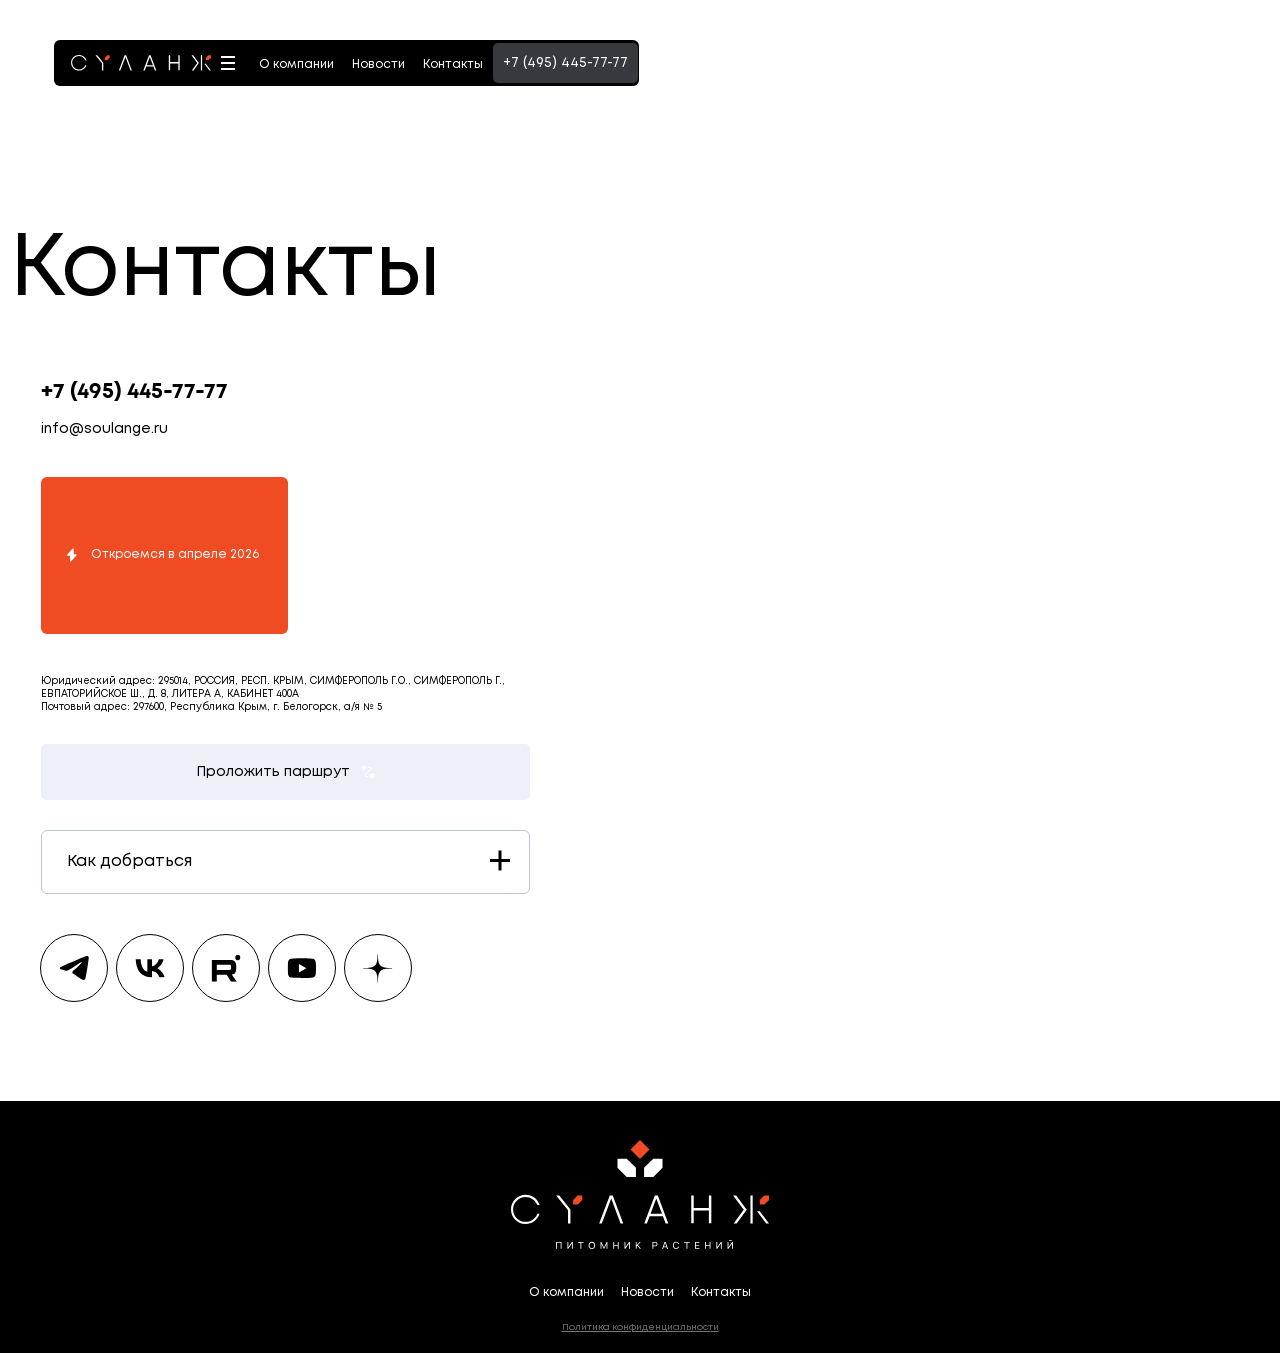
==== pages/contacts.html @ a1c8591d "create contacts page" ====
<!DOCTYPE html>
<html lang="ru">

<head>
	<meta charset="UTF-8">
	<meta name="viewport" content="width=device-width, initial-scale=1.0">
	<title>Суланж</title>
	<link rel="stylesheet" href="../css/style.css">
    <link rel="stylesheet" href="../css/components/contacts.css">
</head>

<body>
	<header class="header">
		<div class="wrapper wrapper--news">
			<div class="header-block">
				<a href="#" class="header-logo">
					<img src="../img/header/logo.svg" alt="Логотип">
				</a>
				<div class="header-nav">
					<button type="button" class="header-nav__btn">
						<span class="line"></span>
						<span class="line"></span>
						<span class="line"></span>
					</button>
					<div class="header-content">
						<!-- Навигация -->
						<ul class="header-nav-list">
							<li class="header-nav-list__item">
								<a class="header-nav-list__link" href="##">О компании</a>
							</li>
							<li class="header-nav-list__item">
								<a class="header-nav-list__link" href="##">Новости</a>
							</li>
							<li class="header-nav-list__item">
								<a class="header-nav-list__link" href="##">Контакты</a>
							</li>
						</ul>
						<!-- Адрес -->
						<div class="header-address">
							<svg class="header-address__logo" viewBox="0 0 42 42">
								<use xlink:href="../img/sprite.svg#logo-small"></use>
							</svg>
							<address class="header-address__address">Республика Крым,<br>г. Белогорск, а/я № 5</address>
						</div>
						<!-- Social -->
						<ul class="header-social-list">
							<li class="header-social">
								<a href="#" class="header-social__link">
									<svg class="header-social__icon" viewBox="0 0 29 24">
										<use xlink:href="../img/sprite.svg#icon-tg"></use>
									</svg>
								</a>
							</li>
							<li class="header-social">
								<a href="#" class="header-social__link">
									<svg class="header-social__icon" viewBox="0 0 26 17">
										<use xlink:href="../img/sprite.svg#icon-vk"></use>
									</svg>
								</a>
							</li>
							<li class="header-social">
								<a href="#" class="header-social__link">
									<svg class="header-social__icon" viewBox="0 0 26 24">
										<use xlink:href="../img/sprite.svg#icon-rutube"></use>
									</svg>
								</a>
							</li>
							<li class="header-social">
								<a href="#" class="header-social__link">
									<svg class="header-social__icon" viewBox="0 0 28 28">
										<use xlink:href="../img/sprite.svg#icon-youtube"></use>
									</svg>
								</a>
							</li>
							<li class="header-social">
								<a href="#" class="header-social__link">
									<svg class="header-social__icon" viewBox="0 0 31 31">
										<use xlink:href="../img/sprite.svg#icon-dzen"></use>
									</svg>
								</a>
							</li>
						</ul>
						<!-- Маршрут -->
						<button class="header-route-btn" type="button">
							<span class="header-route-btn__text">Проложить паршрут</span>
							<svg class="header-route-btn__icon" viewBox="0 0 25 25">
								<use xlink:href="../img/sprite.svg#icon-route"></use>
							</svg>
						</button>
					</div>
					<div class="header-sub-nav">
						<ul class="header-nav-list">
							<li class="header-nav-list__item">
								<a class="header-nav-list__link" href="##">О компании</a>
							</li>
							<li class="header-nav-list__item">
								<a class="header-nav-list__link" href="##">Новости</a>
							</li>
							<li class="header-nav-list__item">
								<a class="header-nav-list__link" href="##">Контакты</a>
							</li>
						</ul>
						<button type="button" class="header-sub-nav__close-btn">
							<span class="line"></span>
							<span class="line"></span>
						</button>
					</div>
				</div>
				<div class="header-contact">
					<a href="tel:+74954457777" class="header-contact__phone phone">+7 (495) 445-77-77</a>
				</div>
			</div>
		</div>
	</header>
    <main class="page-contacts">
        <section class="contacts">
            <div class="wrapper">
                <div class="left-column">
                    <h1 class="page-title page-contacts-title">Контакты</h1>
                    <div class="page-contacts-content">
                        <div class="contacts-block">
                            <a class="contacts-block__link contacts-block__link--phone" href="">+7 (495) 445-77-77</a>
                            <a class="contacts-block__link contacts-block__link--email" href="">info@soulange.ru</a>
                        </div>
                        <div class="contacts-label">
                            <svg class="contacts-label__icon" viewBox="0 0 15 20">
                                <use xlink:href="../img/sprite.svg#icon-flash"></use>
                            </svg>
                            <p class="contacts-label__text">Откроемся в&nbsp;апреле 2026</p>
                        </div>
                        <div class="contacts-detail">
                            <div class="company-addresses">
                                <p>Юридический адрес: 295014, РОССИЯ, РЕСП. КРЫМ, СИМФЕРОПОЛЬ Г.О., СИМФЕРОПОЛЬ Г., ЕВПАТОРИЙСКОЕ Ш., Д. 8, ЛИТЕРА А, КАБИНЕТ 400А</p>
                                <p>Почтовый адрес: 297600, Республика Крым, г. Белогорск, а/я № 5</p>
                            </div>
                            <button class="contacts-route-btn" type="button">
                                <span class="contacts-route-btn__text">Проложить паршрут</span>
                                <svg class="contacts-route-btn__icon" viewBox="0 0 25 25">
                                    <use xlink:href="../img/sprite.svg#icon-route"></use>
                                </svg>
                            </button>
                            <div class="how-to-get-there">
                                <h3 class="how-to-get-there__title">Как добраться</h3>
                                <div class="how-to-get-there__description">
                                    <p>
                                        <span><b>При движении в&nbsp;направлении от&nbsp;Симферополя</b></span><br>
                                        На&nbsp;173-ем км&nbsp;федеральной трассы А-291 &laquo;Таврида&raquo; сверните на&nbsp;автодорогу 35Н-123 &laquo;Таврида&nbsp;&mdash; Межгорье&raquo; и&nbsp;двигайтесь по&nbsp;прямой 7&nbsp;км
                                        (между туристическом комплексом &laquo;Бурульча&raquo; и&nbsp;село Пасечное).
                                        Затем сверните направо, через 700&nbsp;м вы&nbsp;окажетесь на&nbsp;парковочной территории питомника &laquo;Суланж&raquo;.
                                    </p>
                                    <p>
                                        <span><b>При движении в&nbsp;направлении к&nbsp;Симферополю</b></span><br>
                                        На&nbsp;174-м км&nbsp;федеральной трассы А-291 &laquo;Таврида&raquo; сделайте разворот и&nbsp;следуйте прямо 1&nbsp;км.
                                        Затем на&nbsp;173-ем км&nbsp;федеральной трассы А-291 &laquo;Таврида&raquo; сверните направо&nbsp;&mdash; на&nbsp;автодорогу
                                        35Н-123 &laquo;Таврида&nbsp;&mdash; Межгорье&raquo; и&nbsp;двигайтесь по&nbsp;прямой 7&nbsp;км.
                                        Далее сверните направо, через 700&nbsp;м вы&nbsp;окажетесь на&nbsp;парковочной территории питомника &laquo;Суланж&raquo;.
                                    </p>
                                </div>
                            </div>
                        </div>
                                                    <ul class="social-list">
                                <li class="social-list__social">
                                    <a href="#" class="social-list__link">
                                        <svg class="social-list__icon" viewBox="0 0 29 24">
                                            <use xlink:href="../img/sprite.svg#icon-tg"></use>
                                        </svg>
                                    </a>
                                </li>
                                <li class="social-list__social">
                                    <a href="#" class="social-list__link">
                                        <svg class="social-list__icon" viewBox="0 0 26 17">
                                            <use xlink:href="../img/sprite.svg#icon-vk"></use>
                                        </svg>
                                    </a>
                                </li>
                                <li class="social-list__social">
                                    <a href="#" class="social-list__link">
                                        <svg class="social-list__icon" viewBox="0 0 26 24">
                                            <use xlink:href="../img/sprite.svg#icon-rutube"></use>
                                        </svg>
                                    </a>
                                </li>
                                <li class="social-list__social">
                                    <a href="#" class="social-list__link">
                                        <svg class="social-list__icon" viewBox="0 0 28 28">
                                            <use xlink:href="../img/sprite.svg#icon-youtube"></use>
                                        </svg>
                                    </a>
                                </li>
                                <li class="social-list__social">
                                    <a href="#" class="social-list__link">
                                        <svg class="social-list__icon" viewBox="0 0 31 31">
                                            <use xlink:href="../img/sprite.svg#icon-dzen"></use>
                                        </svg>
                                    </a>
                                </li>
                            </ul>
                    </div>
                </div>
            </div>
        </section>
    </main>
    <footer class="footer section">
		<div class="container">
			<div class="footer-block">
				<a class="footer-block__logo">
					<div class="icon">
						<img src="../img/footer/footer-logo.svg" alt="Логотип">
					</div>
				</a>
				<div class="footer-block__navigation">
					<ul>
						<li>
							<a href="##">О компании</a>
						</li>
						<li>
							<a href="##">Новости</a>
						</li>
						<li>
							<a href="##">Контакты</a>
						</li>
					</ul>
				</div>
				<div class="footer-block__policy">
					<a href="##" class="footer-block__policy-link">Политика конфиденциальности</a>
				</div>
			</div>
		</div>
	</footer>
    <script src="../js/script.js"></script>
</body>
</html>
---- css/style.css ----
@font-face {
    font-family: Mont-Regular;
    font-display: swap;
    src: url("../fonts/Mont-Regular.woff2") format("woff2"),url("../fonts/Mont-Regular.woff") format("woff");
    font-weight: 400;
    font-style: normal
}

@font-face {
    font-family: Mont-SemiBold;
    font-display: swap;
    src: url("../fonts/Mont-SemiBold.woff2") format("woff2"),url("../fonts/Mont-SemiBold.woff") format("woff");
    font-weight: 600;
    font-style: normal
}

@font-face {
    font-family: Mont-Bold;
    font-display: swap;
    src: url("../fonts/Mont-Bold.woff2") format("woff2"),url("../fonts/Mont-Bold.woff") format("woff");
    font-weight: 700;
    font-style: normal
}

* {
    -webkit-box-sizing: border-box;
    box-sizing: border-box
}

html {
    height: 100%;
    font-size: -webkit-calc(100vw * (16 / 1920));
    font-size: calc(100vw * (16 / 1920))
}

body {
    width: -webkit-calc(100vw - (100vw - 100%));
    width: calc(100vw - (100vw - 100%));
    height: 100%;
    padding: 0;
    margin: 0;
    font-size: 1.125rem;
    color: #000000;
    font-family: Mont-Regular;
    font-weight: 400
}

html, body {
    scroll-behavior: smooth;
}

h1,h2,h3,h4,h5,h6 {
    padding: 0;
    margin: 0
}

ul {
    list-style: none;
    padding: 0;
    margin: 0
}

ol {
    padding: 0;
    margin: 0
}

p {
    margin: 0
}

a {
    text-decoration: none
}

input {
    -webkit-appearance: none;
    -moz-appearance: none;
    appearance: none;
    outline: none
}

button {
    padding: 0;
    cursor: pointer
}

textarea {
    resize: none
}

img {
    width: 100%;
    height: auto;
}

figure {
    margin: 0;
}

.container {
    width: 100%;
    max-width: 1765px;
    padding: 0 80px;
    margin: 0 auto;
}

.wrapper {
    width: 100%;
    max-width: 1765px;
    padding: 0 10px;
    margin: 0 auto;
}

.visually-hidden {
    opacity: 0;
    visibility: hidden;
    font-size: 0;
    position: absolute;
    width: 0;
    height: 0;
    clip: rect(0, 0, 0, 0);
}

.btn-1 {
    display: -webkit-box;
    display: -webkit-flex;
    display: -ms-flexbox;
    display: flex;
    -webkit-box-align: center;
    -webkit-align-items: center;
    -ms-flex-align: center;
    align-items: center;
    -webkit-box-pack: center;
    -webkit-justify-content: center;
    -ms-flex-pack: center;
    justify-content: center;
    height: 3.9375rem;
    padding: 0 3rem;
    outline: none;
    color: #ffffff;
    background-color: #F04C23;
    -webkit-border-radius: .375rem;
    border-radius: .375rem
}

.link {
    display: block;
    width: max-content;
    font-size: 18px;
    font-weight: 600;
    line-height: 1;
    background-color: #F04C23;
    color: #ffffff;
    padding: 22px 48px;
    border-radius: 6px;
}

.link:hover,
.link:focus {
    background-color: #D33710;
}

/* Main Block */
.home-screen-content {
    display: flex;
    justify-content: space-between;
    gap: 30px;
}

.main-info {
    max-width: 526px;
    padding: 274px 0 0 12px;
}

.main-info__title {
    font-size: 125px;
    line-height: 1;
    color: #000000;
    padding: 0;
    margin: 0;
}

.main-info__subtitle {
    font-size: 36px;
    line-height: 1;
    color: #F04C23;
    padding: 0;
    margin: 22px 0 39px;
}

.main-info__description {
    font-size: 20px;
    line-height: 26px;
    color: #000000;
    padding: 0;
    margin: 0;
}

.main-info-links {
    display: flex;
    flex-direction: column;
    gap: 16px;
    margin: 32px 0 0 0;
}

.main-info-links__link {
    display: block;
    width: max-content;
    font-size: 18px;
    font-weight: 600;
    line-height: 1;
    background-color: #F04C23;
    border: 1px solid #F04C23;
    color: #ffffff;
    padding: 22px 48px;
    border-radius: 6px;
}

.main-info-links__link--download {
    background-color: #ffffff;
    color: #000000;
    padding: 24px 20px 18px;
    display: flex;
    gap: 10px;
}

.main-info-links__logo {
    width: 24px;
    height: 24px;
    margin: -5px 0 0 0;
}

.main-info-links__link span {
    display: block;
    position: relative;
}

.main-info-links__link span::before {
    position: absolute;
    font-family: Mont-Regular;
    font-size: 7px;
    text-transform: uppercase;
    color: #ffffff;
    width: 10px;
    height: auto;
    z-index: 10;
} 

.main-info-links__link--download .file-pdf::before {
    bottom: 6px;
    left: 3px;
    content: 'pdf';
}

.main-info-links__link--download .file-xls::before {
    bottom: 6px;
    left: 2px;
    content: 'xlsx';
}

.main-advantages {
    width: max-content;
    max-width: 220px;
    padding: 52px 0 0 0;
}

.main-advantages-list {
    display: flex;
    flex-direction: column;
    gap: 50px;
}

.main-advantages-list__item {
    display: flex;
    flex-direction: column;
}

.main-advantages-list__number {
    font-size: 96px;
    line-height: 1;
    color: #000000;
    padding: 0;
    margin: 0;
}

.main-advantages-list__number .number {
    position: relative;
}

.main-advantages-list__number sup {
    position: absolute;
    top: 8px;
    font-size: 24px;
}

.main-advantages-list__text {
    font-size: 19px;
    line-height: 24px;
    color: #656565;
}

.main-image {
    position: relative;
    max-width: 795px;
    height: 100vh;
    margin: 0 20px 0 auto;
}

.main-image img {
    height: 100vh;
    object-fit: cover;
}

.btn-video-play {
    display: flex;
    justify-content: center;
    align-items: center;
    width: 70px;
    height: 70px;
    border-radius: 50%;
    background-color: #F04C23;
    border: none;
    position: absolute;
    bottom: 43px;
    left: 37px;
}

.btn-video-play__icon {
    width: 24px;
    height: 24px;
}

.main-info-label {
    position: absolute;
    bottom: 43px;
    right: 37px;
    display: flex;
    align-items: center;
    gap: 14px;
    border-radius: 6px;
    background-color: #F04C23;
    padding: 14px 30px 13px 25px;
}

.main-info-label__icon {
    width: 15px;
    height: 20px;
}

.main-info-label__text {
    font-size: 18px;
    font-weight: 600;
    line-height: 1;
    color: #ffffff;
}

/* Why Choose */

.why-choose-us {
    padding: 140px 0;
}

.why-choose-us__title {
    font-size: 53px;
    font-weight: 700;
    color: #000000;
    line-height: 1;
    padding: 0;
    margin: 0;
}

.why-choose-us-list {
    display: grid;
    grid-template-columns: repeat(auto-fill, minmax(300px, 1fr));
    gap: 64px;
    margin: 86px auto 0;
}

.why-choose-us-list-item__title {
    font-size: 21px;
    font-weight: 600;
    color: #000000;
    padding: 24px 0 20px;
    border-bottom: 1px solid #B7B7B7;
    margin: 0;
}

.why-choose-us-list-item__poster__text {
    font-size: 16px;
    line-height: 20px;
    font-weight: 400;
    color: #000000;
    padding: 23px 0 0;
    margin: 0;
}

/* About Us */
.about-us {
    background: url(../img/bg-about-us.jpg) 0 0 / cover;
    padding: 140px 0;
}

.about-us-content {
    display: flex;
    gap: 24px;
}

.about-us__title {
    flex-shrink: 0;
    max-width: 340px;
    font-size: 53px;
    font-weight: 700;
    color: #ffffff;
    line-height: 64px;
    margin: 0;
}

.about-us-addvantages {
    display: grid;
    grid-template-columns: auto auto;
    gap: 20px;
    max-width: 1394px;
    list-style: none;
    padding: 0;
    margin: 0;
}

.about-us-addvantages__addvantage {
    display: grid;
    grid-template-columns: 68px auto;
    grid-template-areas:
        "icon title"
        "icon descr";
    gap: 20px 38px;
    border-radius: 10px;
    padding: 40px 48px 48px 42px;
    background-color: #ffffff;
}

.about-us-addvantages__icon {
    grid-area: icon;
    width: 68px;
    height: 68px;
}

.about-us-addvantages__title {
    grid-area: title;
    font-size: 30px;
    font-weight: 400;
    line-height: 1;
    color: #000000;
    margin: 0;

}

.about-us-addvantages__descr {
    grid-area: descr;
    font-size: 16px;
    font-weight: 400;
    line-height: 20px;
    color: #999999;
    margin: 0;
}

/* Office */
.office {
    padding: 140px 0;
}

.office-row {
    display: flex;
    justify-content: space-between;
    gap: 50px;
    margin: 0 0 140px;
}

.office-row:last-of-type { 
    margin: 0;
}

.office-row--reverse {
    flex-direction: row-reverse;
}

.office-info {
    display: flex;
    flex-direction: column;
    gap: 31px;
    max-width: 624px;
}

.office-info-block {
    display: flex;
    flex-direction: column;
    justify-content: center;
}

.office-info__title {
    font-size: 53px;
    font-weight: 700;
    line-height: 64px;
    color: #000000;
}

.office-info__text {
    font-size: 16px;
    font-weight: 400;
    line-height: 20px;
    color: #000000;
}

.office-info__link {
    padding: 22px 70px;
}

/* Special Equipment */

.special-equipment {
    background: 
    url(../img/decor-logo.png) 95% 0% / 330px auto no-repeat,
    url(../img/decor-left.png) -77px 135px / 400px auto no-repeat,
    url(../img/decor-left.png) 73% 147% / 402px auto no-repeat;
    ;
    /* url(../img/decor-bottom.png) 100px 100px / 402px 402px no-repeat; */
}

.special-equipment-row {
    display: flex;
    justify-content: space-between;
    gap: 50px;
}

.special-equipment__img {
    max-width: 1200px;
}

.special-equipment-info-block.right-column {
    display: flex;
    flex-direction: column;
    justify-content: center;
    flex-shrink: 0;
}

.special-equipment-info {
    display: flex;
    flex-direction: column;
    gap: 31px;
    max-width: 470px;
}

.special-equipment-info__title {
    font-size: 50px;
    font-weight: 400;
    line-height: 62px;
    color: #000000;
}

.special-equipment-info__text {
    font-size: 24px;
    font-weight: 400;
    line-height: 31px;
    color: #000000;
}


/* Footer */
.footer {
    background-color: #000000
}

.footer-block {
    display: -webkit-box;
    display: -webkit-flex;
    display: -ms-flexbox;
    display: flex;
    -webkit-box-align: center;
    -webkit-align-items: center;
    -ms-flex-align: center;
    align-items: center;
    -webkit-box-pack: center;
    -webkit-justify-content: center;
    -ms-flex-pack: center;
    justify-content: center;
    -webkit-box-orient: vertical;
    -webkit-box-direction: normal;
    -webkit-flex-direction: column;
    -ms-flex-direction: column;
    flex-direction: column;
    padding: 3.625rem 0 1.6875rem 0
}

.footer-block__logo {
    width: 24.1875rem;
    height: 10.25rem;
    margin-bottom: 3.5625rem
}

.footer-block__logo .icon {
    width: 100%;
    height: 100%
}

.footer-block__logo .icon img {
    width: 100%;
    height: 100%
}

.footer-block__navigation {
    margin-bottom: 1.875rem
}

.footer-block__navigation ul {
    display: -webkit-box;
    display: -webkit-flex;
    display: -ms-flexbox;
    display: flex;
    -webkit-box-align: center;
    -webkit-align-items: center;
    -ms-flex-align: center;
    align-items: center;
    gap: 1.625rem
}

.footer-block__navigation ul li {
    font-size: 1.125rem;
    line-height: 100%
}

.footer-block__navigation ul li a {
    color: #ffffff
}

.footer-block__policy-link {
    font-size: .875rem;
    line-height: 100%;
    color: #757575;
    text-decoration: underline
}

.header {
    position: fixed;
    top: 60px;
    right: 0;
    left: 0;
    z-index: 100000;
}

.header .wrapper {
    display: flex;
    align-items: center;
    justify-content: flex-start;
}

.header-block {
    width: 100%;
    max-width: 869px;

    position: relative;
    display: flex;
    align-items: center;
    justify-content: flex-start;
    background-color: #000000;
    border-radius: 6px;
    overflow: hidden;
    padding: 3px 3px 3px 25px;
    transition: max-width 1s ease-in-out;
}

/* Logo */

.header-logo {
    display: flex;
    flex-shrink: 0;
}

.header-logo img {
    width: 100%;
}

/* Nav */
.header-nav {
    width: 100%;
    display: flex;
    align-items: center;
    /* gap: 24px; */
    padding: 0 25px;
}

/* Toggler */
.header-nav__btn {
    opacity: 0;
    position: relative;
    width: 22px;
    height: 22px;
    background: transparent;
    border: none;
    padding: 0;
    transition: opacity 0.6s ease-in-out;
}

.header-nav__btn .line {
    position: absolute;
    display: block;
    width: 22px;
    height: 2px;
    background-color: #ffffff;
    transition: background-color 0.3s ease-in-out;
}

.header-nav__btn .line:first-of-type {
    top: 0;
}

.header-nav__btn .line:nth-child(2) {
    top: 9px;
}

.header-nav__btn .line:last-of-type {
    bottom: 2px;
}

.header-nav__btn:hover .line
,.header-nav__btn:focus .line  {
    background-color: #F04C23;
}

/* Header Contact */
.header-contact {
    flex-shrink: 0;
    margin: 0 auto 0 0;
}

.header-contact__phone {
    display: flex;
    justify-content: center;
    align-items: center;
    color: #ffffff;
    background-color: #37393f;
    border-radius: 6px;
    font-size: 20px;
    line-height: 1;
    padding: 20px;
}

/* Header Nav */
.header-nav-list {
    display: flex;
    align-items: center;
    gap: 26px;
    padding: 0 0 0 24px;
}

.header-nav-list__item {
    padding: 5px 0 0 0;
}

.header-nav-list__link {
    font-size: 18px;
    line-height: 1;
    color: #ffffff;
    white-space: nowrap;
    transition: color 0.3s ease-in-out;
}

.header-nav-list__link:hover,
.header-nav-list__link:focus {
    color: #F04C23;
}

/*  */

.header-address {
    display: none;
}

.header-route-btn {
    display: none;
}

.header-social {
    display: none;
}

/* Inter */
.header-block.js-active {
    max-width: 506px;
}

.header-block.js-active .header-nav {
    gap: 0;
}

.header-block.js-active .header-nav__btn {
    opacity: 1;
}

.header-content {
    max-width: 400px;
    transition: opacity 0.6s 1s ease-in-out, max-width 0.6s 1s linear;
}

.header-block.js-active .header-content {
    opacity: 0;
    max-width: 0;
    visibility: hidden;
    /* overflow: hidden; */
    /* width: 0; */
    transition: opacity 0.6s 0.6s  ease-in-out, max-width 0.6s linear;
}

.header-sub-nav {
    display: flex;
    justify-content: space-between;
    align-items: center;
    max-width: 0;
    position: absolute;
    left: 0;
    top: 0;
    height: 100%;
    width: 100%;
    background: #000000;
    transition: max-width 0.3s 0.3s linear;
    overflow: hidden;
}

.header-sub-nav .header-nav-list {
    opacity: 0;
    display: flex;
    align-items: center;
    gap: 26px;
    height: 100%;
    padding: 25px;
    transition: opacity 0.3s 0s linear;
}

.header-sub-nav.js-active {
    max-width: 100%;
    transition: max-width 0.3s linear;
}

.header-sub-nav.js-active .header-nav-list {
    opacity: 1;
    transition: opacity 0.3s 0.3s linear;
}

.header-sub-nav__close-btn {
    width: 18px;
    height: 18px;
    background-color: transparent;
    border: none;
    position: relative;
    margin: 5px 20px 0 0;
    opacity: 0;
    transition: opacity 0.3s 0s linear;
}

.header-sub-nav.js-active .header-sub-nav__close-btn{
    opacity: 1;
    transition: opacity 0.3s 0.3s linear;
}

.header-sub-nav__close-btn .line {
    position: absolute;
    display: block;
    width: 20px;
    height: 2px;
    top: 6px;
    left: -1px;
    background-color: #ffffff;
    transition: background-color 0.3s ease-in-out;
}

.header-sub-nav__close-btn .line:first-of-type {
    transform: rotate(45deg);
}

.header-sub-nav__close-btn .line:last-of-type {
    transform: rotate(-45deg);
}

.header-sub-nav__close-btn:hover .line,
.header-sub-nav__close-btn:focus .line {
    background-color: #F04C23;
}

/* Video popup */
.overlay {
    opacity: 0;
    visibility: hidden;
    position: fixed;
    left: 0;
    right: 0;
    top: 0;
    bottom: 0;
    z-index: 1000000;
    background-color: rgba(0, 0, 0, 0.8);
}

.popup {
    position: fixed;
    top: 0%;
    left: 50%;
    transform: translate(-0%, -0%);
    width: calc(100% - 20px);
    max-width: 1280px;
    padding: 0 0 40%;
    background: #ffffff;
    border-radius: 15px;
    overflow: hidden;
}

.popup-video {
    position: absolute;
    top: 0;
    left: 0;
    width: 100%;
    height: 100%;
    object-fit: cover;
}

.overlay-close-btn {
    display: flex;
    justify-content: center;
    align-items: center;
    width: 50px;
    height: 50px;
    border-radius: 50%;
    background-color: #F04C23;
    border: none;
    position: absolute;
    top: 50px;
    right: 50px;
}

.overlay-close-btn__icon {
    width: 20px;
    height: 20px;
}

.fadeIn,
.fadeOut,
.slideInDown,
.slideOutUp {
    animation-duration: .3s;
    animation-timing-function: ease-out;
    -webkit-animation-duration: .3s;
    -webkit-animation-timing-function: ease-out
}

.fadeIn {
    animation-name: fadeIn;
    opacity: 1;
    visibility: visible
}

.fadeOut {
    animation-name: fadeOut;
    opacity: 0;
    visibility: hidden
}

.slideInDown {
    -webkit-animation-name: slideInDown;
    animation-name: slideInDown;
    top: 50%;
    transform: translate(-50%,-50%)
}

.slideOutUp {
    animation-duration: .3s;
    animation-timing-function: cubic-bezier(0,0,0.58,1);
    -webkit-animation-duration: .3s;
    -webkit-animation-timing-function: cubic-bezier(0,0,0.58,1);
    -webkit-animation-name: slideOutUp;
    animation-name: slideOutUp
}

/* Vertical Navigation */

.navigation-links {
    position: fixed;
    right: 0;
    top: 50%;
    transform: translateY(-50%);
    display: flex;
    flex-direction: column;
    align-items: center;
    background: rgba(0, 0, 0, 0.7);
    backdrop-filter: blur(5px);
    border-radius: 20px 0 0 20px;
    overflow: hidden;
    padding: 6px 4px 6px 7px;
    z-index: 1000000;
}

.navigation-item {
    position: relative;
    writing-mode: vertical-rl;
    transform: rotate(180deg);
    color: white;
    text-decoration: none;
    position: relative;
    z-index: 2;
    cursor: pointer;
    font-size: 18px;
    font-weight: 600;
    color: #ffffff;
    padding: 15px 3px;
}

.navigation-item.active {
    background-color: #F04C23;
    border-radius: 17px;
}

@keyframes fadeIn {
    from {
        opacity: 0;
        visibility: hidden;
        backdrop-filter: blur(0)
    }

    to {
        opacity: 1;
        visibility: visible;
        backdrop-filter: blur(20px)
    }
}

@keyframes fadeOut {
    from {
        opacity: 1;
        visibility: visible;
        -webkit-backdrop-filter: blur(20px);
        backdrop-filter: blur(20px)
    }

    to {
        opacity: 0;
        visibility: hidden;
        -webkit-backdrop-filter: blur(0);
        backdrop-filter: blur(0)
    }
}

@keyframes slideInDown {
    from {
        opacity: 0;
        filter: blur(40px);
        transform: translate(-50%, 150%)
    }

    to {
        opacity: 1;
        filter: blur(0);
        transform: translate(-50%, -50%);
    }
}

@keyframes slideOutUp {
    from {
        top: 50%;
        transform: translate(-50%,-50%)
    }

    to {
        top: 100%;
        transform: translate(-50%,100%)
    }
}

@media(max-width: 1600px) {
    /* Global */

    .link {
        font-size: 14px;
        border-radius: 5px;
    }

    /* Header */
    .header {
        top: 50px;
    }

    .header .wrapper {
        padding: 0 66px;
    }

    .header-block {
        max-width: 727px;
        padding: 3px 3px 3px 20px;
    }

    .header-logo img {
        max-width: 175px;
    }

    /* Header Nav */
    .header-nav {
        /* gap: 25px; */
        padding: 0 15px;
    }

    .header-nav-list {
        gap: 23px;
    }

    .header-nav-list__item {
        padding: 2px 0 0 0;
    }

    .header-nav-list__link {
        font-size: 14px;
    }

    /* Header Contact */
    .header-contact__phone {
        border-radius: 5px;
        font-size: 16px;
        padding: 18px 20px;
    }

    /* Inter */
    .header-block.js-active {
        max-width: 420px;
    }

    /* Main Block */
    .home-screen-content {
        gap: 20px;
    }

    .home-screen .wrapper {
        padding: 0 66px;
    }

    .main-info {
        max-width: 526px;
        padding: 171px 0 0 0;
    }

    .main-info__title {
        font-size: 110px;

    }

    .main-info__subtitle {
        font-size: 30px;
        margin: 19px 0 31px;
    }

    .main-info__description {
        max-width: 400px;
        font-size: 16px;
        line-height: 20px;
    }

    .main-info-links {
        gap: 12px;
        margin: 27px 0 0 0;
    }

    .main-info-links__link {
        font-size: 14px;
        padding: 14px 27px;
        border-radius: 4px;
    }

    .main-info-links__link--download {
        padding: 14px 8px 8px;
        gap: 7px;
    }

    .main-info-links__logo {
        width: 24px;
        height: 24px;
        margin: -5px 0 0 0;
    }

    .main-advantages {
        max-width: 180px;
        padding: 45px 0 0 0;
    }

    .main-advantages-list {
        gap: 65px;
    }

    .main-advantages-list__number {
        font-size: 85px;
        line-height: 1;
    }

    .main-advantages-list__number sup {
        font-size: 22px;
        top: 8px;
    }

    .main-advantages-list__text {
        font-size: 16px;
        line-height: 20px;
    }

    .main-image {
        max-width: 100%;
        margin: 0 0 0 auto;
    }

    .btn-video-play {
        width: 58px;
        height: 58px;
        bottom: 37px;
        left: 32px;
    }

    .main-info-label {
        width: max-content;
        bottom: 37px;
        right: 32px;
        gap: 15px;
        padding: 12px 21px 11px 17px;
    }

    .main-info-label__text {
        font-size: 16px;
    }

    /* Why Choose */

    .why-choose-us .wrapper {
        padding: 0 66px;
    }

    .why-choose-us__title {
        font-size: 44px;
    }

    .why-choose-us-list {
        grid-template-columns: repeat(auto-fill, minmax(260px, 1fr));
        gap: 50px;
        margin: 65px auto 0;
    }

    .why-choose-us-list-item__title {
        font-size: 18px;
        padding: 18px 0 18px;
    }

    .why-choose-us-list-item__poster__text {
        font-size: 14px;
        line-height: 18px;
        padding: 18px 0 0;
    }

    /* About Us */

    .about-us .wrapper {
        padding:  0 66px;
    }

    .about-us-content {
        gap: 24px;
    }

    .about-us__title {
        font-size: 44px;
        line-height: 54px;
    }

    .about-us-addvantages {
        max-width: max-content;
        grid-template-columns: repeat(auto-fill, minmax(380px, 1fr));
        gap: 14px;
    }

    .about-us-addvantages__addvantage {
        grid-template-columns: 52px auto;
        gap: 9px 30px;
        border-radius: 10px;
        padding: 30px;
    }

    .about-us-addvantages__icon {
        width: 52px;
        height: 52px;
    }

    .about-us-addvantages__title {
        font-size: 24px;
        line-height: 1;
    }

    .about-us-addvantages__descr {
        font-size: 14px;
        line-height: 18px;
    }

    /* Office */

    .office .wrapper {
        padding: 0 66px;
    }

    .office-info {
        gap: 26px;
        max-width: 524px;
    }

    .office-info__title {
        font-size: 44px;
        line-height: 54px;
    }

    .office-info__text {
        font-size: 14px;
        line-height: 18px;
    }

    .office-info__link {
        padding: 17px 58px;
    }

    .office-info-block.left-column {
        flex-shrink: 0;
    }

    .office-info-block.right-column {
        max-width: 792px;
    }

    /* Special Equipment */

    .special-equipment {
        background: 
            url(../img/decor-logo.png) 95% 0% / 230px auto no-repeat,
            url(../img/decor-left.png) -2px 113px / 338px auto no-repeat,
            url(../img/decor-left.png) 100% 252% / 338px auto no-repeat;
    }

    .special-equipment .wrapper {
        padding: 0 66px;
    }

    .special-equipment-row {
        gap: 34px;
    }

    .special-equipment-info {
        gap: 38px;
        max-width: 390px;
    }

    .special-equipment-info__title {
                font-size: 40px;
        line-height: 49px;
    }

    .special-equipment-info__text {
                font-size: 20px;
        line-height: 26px;
    }

    /* Video popup */

    .popup {
        max-width: 1080px;
        padding: 0 0 40%;
    }

    /* Vertical Navigation */

    .navigation-links {
        border-radius: 16px 0 0 16px;
    }

    .navigation-item.active {
        border-radius: 14px;
    }

    .navigation-item {
        font-size: 15px;
    }

}

@media(max-width: 1280px) {
    /* Global */ 
    .link {
        font-size: 12px;
        border-radius: 4px;
    }

    /* Header */
    
    .header {
        top: 40px;
    }

    .header .wrapper {
        padding: 0 54px;
    }

    .header-block {
        max-width: 585px;
        padding: 3px 3px 3px 17px;
    }

    .header-block.js-active {
        max-width: 328px;
    }

    .header-logo img {
        max-width: 140px;
    }

     /* Header Nav */
    .header-nav {
        gap: 0;
        padding: 0 10px;
    }

    .header-nav-list {
        gap: 18px;
    }

    .header-nav-list__item {
        padding: 4px 0 0 0;
    }

    .header-nav-list__link {
        font-size: 12px;
    }

    .header-nav__btn { 
        width: 14px;
    }

    .header-nav__btn .line {
        width: 14px;
    }

    .header-nav__btn .line:first-of-type {
        top: 4px;
    }

    .header-nav__btn .line:nth-child(2) {
        top: 10px;
    }

    .header-nav__btn .line:last-of-type {
        bottom: 4px;
    }

    /* Header Contact */
    .header-contact__phone {
        border-radius: 5px;
        font-size: 14px;
        padding: 13px 10px;
    }

    /* Main Block */

    .home-screen .wrapper {
        padding: 0 54px;
    }

    .main-info {
        max-width: 526px;
        padding: 138px 0 0 0;
    }

    .main-info__title {
        font-size: 90px;
    }

    .main-info__subtitle {
        font-size: 24px;
        margin: 16px 0 25px;
    }

    .main-info__description {
        max-width: 330px;
        font-size: 14px;
        line-height: 18px;
    }

    .main-info-links {
        gap: 10px;
        margin: 22px 0 0 0;
    }

    .main-info-links__link {
        font-size: 12px;
        padding: 15px 33px;
        border-radius: 4px;
    }

    .main-info-links__link--download {
        padding: 16px 8px 8px;
    }

    .main-image {
        max-width: 534px;
    }

    .main-advantages {
        max-width: 144px;
        padding: 37px 0 0px 0;
    }

    .main-advantages-list {
        gap: 50px;
    }

    .main-advantages-list__number {
        font-size: 65px;
        line-height: 1;
    }

    .main-advantages-list__number sup {
        font-size: 17px;
        top: 5px;
    }

    .main-advantages-list__text {
        font-size: 13px;
        line-height: 20px;
    }

    /* Why Choose */

    .why-choose-us {
        padding: 80px 0;
    }

    .why-choose-us .wrapper {
        padding: 0 54px;
    }

    .why-choose-us__title {
        font-size: 36px;
    }

    .why-choose-us-list {
        grid-template-columns: repeat(auto-fill, minmax(210px, 1fr));
        gap: 40px;
        margin: 54px auto 0;
    }

    .why-choose-us-list-item {
        width: 100%;
        max-width: 300px;
    }

    .why-choose-us-list-item__title {
        font-size: 14px;
        padding: 16px 0 15px;
    }

    .why-choose-us-list-item__poster__text {
        font-size: 12px;
        line-height: 15px;
        padding: 14px 0 0;
    }

    /* About Us */
    .about-us {
        padding: 80px 0;
    }

    .about-us .wrapper {
        padding:  0 54px;
    }

    .about-us-content {
        gap: 24px;
    }

    .about-us__title {
        max-width: 252px;
        font-size: 36px;
        line-height: 44px;
    }

    .about-us-addvantages {
        grid-template-columns: repeat(auto-fill, minmax(380px, 1fr));
        gap: 14px;
    }

    .about-us-addvantages__addvantage {
        gap: 3px 30px;
        border-radius: 10px;
        padding: 33px;
    }

    .about-us-addvantages__title {
        font-size: 18px;
        line-height: 1;
    }

    .about-us-addvantages__descr {
        font-size: 12px;
        line-height: 15px;
    }

    /* Office */

    .office {
        padding: 80px 0;
    }

    .office .wrapper {
        padding: 0 54px;
    }

    .office-row {
        margin: 0 0 80px;
    }

    .office-info {
        gap: 20px;
        max-width: 433px;
    }

    .office-info__title {
        font-size: 36px;
        line-height: 44px;
    }

    .office-info__text {
        font-size: 12px;
        line-height: 15px;
    }

    .office-info__link {
        padding: 14px 45px;
    }

    .office-info-block.right-column {
        max-width: 631px;
    }

    /* Special Equipment */

    .special-equipment {
        background: 
            url(../img/decor-logo.png) 99% 0% / 200px auto no-repeat,
            url(../img/decor-left.png) 2px 90px / 268px auto no-repeat,
            url(../img/decor-left.png) 100% 183% / 268px auto no-repeat
    }

    .special-equipment .wrapper {
        padding: 0 54px;
    }

    .special-equipment-row {
        gap: 34px;
    }

    .special-equipment-info {
        gap: 31px;
        max-width: 300px;
    }

    .special-equipment-info__title {
        font-size: 32px;
        line-height: 38px;
    }

    .special-equipment-info__text {
        font-size: 16px;
        line-height: 20px;
    }

    /* Video popup */

    .popup {
        max-width: 980px;
        padding: 0 0 55%;
    }

    .overlay-close-btn {
        width: 35px;
        height: 35px;
        top: 25px;
        right: 25px;
    }

    .overlay-close-btn__icon {
        width: 15px;
        height: 15px;
    }

    /* Vertical Navigation */

    .navigation-links {
        border-radius: 13px 0 0 13px;
    }

    .navigation-item.active {
        border-radius: 12px;
    }

    .navigation-item {
        font-size: 12px;
    }
}

@media(max-width: 1024px) {
    .wrapper {
        max-width: 100%;
        width: 100%;
        padding: 0 20px;
    }

    .header {
        top: 20px;
    }

    .header .wrapper {
        padding: 0 20px;
    }

    .header-block {
        max-width: 100%;
    }

    .header-logo img {
        max-width: 178px;
    }

    /* Header Nav */
    .header-nav {
        gap: 0;
        padding: 0 42px 0 0;
        justify-content: flex-end;
    }

    .header-nav-list {
        gap: 22px;
        padding: 0 0 0 33px;
    }

    .header-nav-list__item {
        padding: 0;
    }

    .header-nav-list__link {
        font-size: 14px;
    }

    .header-contact__phone {
        font-size: 16px;
        padding: 18px 20px;
    }

    /* Main Block */

    .home-screen-content {
        display: grid;
        grid-template-columns: auto auto;
        grid-template-areas: 
        "info advantages"
        "img img";
        gap: 35px 30px;
        padding: 120px 0 0 0;
    }

    .home-screen .wrapper {
        padding: 0 20px;
    }

    .home-screen .wrapper {
        padding: 0 10px;
    }

    .main-info {
        grid-area: info;
        max-width: 100%;
        padding: 0 0 0 10px;
    }

    .main-info__subtitle {
        font-size: 22px;
        margin: 14px 0 22px;
    }

    .main-info__description {
        max-width: 450px;
        font-size: 16px;
        line-height: 20px;
    }

    .main-info-links {
        gap: 10px;
        margin: 19px 0 0 0;
    }

    .main-info-links__link {
        font-size: 14px;
        padding: 14px 28px;
        border-radius: 4px;
    }

    .main-image {
        grid-area: img;
        max-width: 100%;
        width: 100%;
        height: auto;
        max-height: 395px;
    }
    
    .main-image img {
        height: 100%;
        object-fit: cover;
    }

    .main-advantages {
        grid-area: advantages;
        max-width: 300px;
        padding: 25px 0 0 0;
        margin: 0 20px 0 auto;
    }

    .main-advantages-list {
        display: grid;
        grid-template-columns: auto auto;
        gap: 30px;
    }

    .main-advantages-list__item {
        gap: 5px;
    }

    .main-advantages-list__number {
        font-size: 54px;
        line-height: 1;
    }

    .main-advantages-list__number sup {
        font-size: 18px;
        top: 5px;
    }

    .main-advantages-list__text {
        font-size: 14px;
        line-height: 18px;
    }

    .btn-video-play {
        bottom: 36px;
        left: 24px;
    }

    .main-info-label {
        width: max-content;
        bottom: 37px;
        right: 22px;
    }

    /* Why Choose */

    .why-choose-us {
        padding: 100px 0;
    }

    .why-choose-us .wrapper {
        padding: 0 23px;
    }

    .why-choose-us-list {
        grid-template-columns: repeat(auto-fill, minmax(320px, 1fr));
        gap: 40px;
    }

    .why-choose-us-list-item {
        max-width: 100%;
    }

    /* Office */

    .office {
        padding: 100px 0 0;
    }

    .office .wrapper {
        padding: 0 20px;
    }

    .office-row {
        flex-direction: column;
        justify-content: flex-start;
        gap: 41px;
        margin: 0 0 100px;
    }

    .office-info {
        max-width: 100%;
    }

    .office-info-block.left-column {
        padding: 0 50px 0 0;
    }

    .office-info-block.right-column {
        max-width: 100%;
        max-height: 632px;
        overflow: hidden;
    }

    /* About Us */
    .about-us {
        padding: 100px 0;
    }

    .about-us .wrapper {
        padding:  0 20px;
    }

    .about-us-content {
        flex-direction: column;
        gap: 27px;
    }

    .about-us__title {
        max-width: 100%;
        font-size: 36px;
        line-height: 44px;
    }

    .about-us-addvantages {
        width: calc(100% - 40px);
        grid-template-columns: auto;
        gap: 20px;
    }

    .about-us-addvantages__addvantage {
        grid-template-columns: 68px auto;
        gap: 14px 38px;
        border-radius: 10px;
        padding: 42px;
    }

    .about-us-addvantages__icon {
        width: 68px;
        height: 68px;
    }

    .about-us-addvantages__title {
        font-size: 30px;
        line-height: 1;
        padding: 6px 0 0;
    }

    .about-us-addvantages__descr {
        font-size: 16px;
        line-height: 20px;
    }

    /* Special Equipment */

    .special-equipment {
        padding: 150px 0 100px;
        background: 
        url(../img/decor-logo.png) 97% 12px / 200px auto no-repeat, 
        url(../img/decor-left.png) -63px 142px / 180px auto no-repeat, 
        url(../img/decor-left.png) 100% 131% / 180px auto no-repeat;
    }

    .special-equipment .wrapper {
        padding: 0 20px;
    }

    .special-equipment-row {
        gap: 34px;
    }

    .special-equipment-info {
        gap: 31px;
        max-width: 290px;
    }

    .special-equipment-info__title {
        font-size: 30px;
        line-height: 38px;
    }

    .special-equipment-info__text {
        font-size: 16px;
        line-height: 20px;
    }

    /* Vertical Navigation */

    .navigation-links {
        border-radius: 15px 0 0 15px;
        padding: 5px 2px 6px 5px;
    }
}

@media(max-width: 767px) {
    /* Global */
    .wrapper {
        padding: 0 10px;
    }

    /* Header */

    .header {
        top: 10px;
    }

    .header .wrapper {
        padding: 0 10px;
    }

    .header-block {
        border-radius: 4px;
        padding: 8px 11px 8px 17px;
        overflow: visible;
    }

    .header-logo img {
        max-width: 128px;
    }

    /* Header Nav */
    .header-nav {
        width: max-content;
        padding: 0;
        gap: 0;
        order: 3;
        justify-content: flex-end;
    }

    .header-nav-list {
        display: none;
    }

    .header-nav-list {
        display: flex;
        flex-direction: column;
        gap: 25px;
    }

    .header-nav-list__link {
        font-size: 18px;
    }

    .header-nav__btn {
        opacity: 1;
        width: 16px;
        height: 16px;
    }

    .header-nav__btn .line {
        width: 15px;
        height: 2px;
        transition: all 0.3s ease-in-out;
    }

    .header-nav__btn .line:first-of-type {
        top: 0;
    }

    .header-nav__btn .line:nth-child(2) {
        top: 6px;
    }

    .header-nav__btn .line:last-of-type {
        bottom: 1px;
    }

    .header-nav__btn.js-open .line:first-of-type {
        transform: rotate(45deg) translateY(5px) translateX(5px);
    }

    .header-nav__btn.js-open .line:nth-child(2) {
        opacity: 0;
    }

    .header-nav__btn.js-open .line:last-of-type {
        transform: rotate(-45deg) translateY(-4px) translateX(4px);
    }

    .header-nav__btn:hover .line, .header-nav__btn:focus .line {
        background-color: #ffffff;
    }

    /* Header Contact */
    .header-contact {
        order: 2;
        margin: 0 12px 0 auto;
    }

    .header-contact__phone {
        font-size: 16px;
        padding: 9px 13px;
    }

    /* Header content */

    .header-content {
        display: flex;
        flex-direction: column;
        position: absolute;
        top: calc(100% - 2px);
        width: 100%;
        max-width: 100%;
        left: 0;
        background-color: #000000;
        border-radius: 0 0 4px 4px;
        padding: 0 13px;
        height: 0;
        overflow: hidden;
        transition: height 0.3s 0.3s linear;
    }

    .header-content.js-active {
        overflow: visible;
        padding: 0 13px 10px;
        height: 530px;
        transition: height 0.3s linear;
    }

    /* Header Nav */

    .header-nav-list {
        max-height: 169px;
        opacity: 0;
        transition: opacity 0.3s 0s linear;
        padding: 62px 0 0;
        
    }

    .header-content.js-active .header-nav-list {
        opacity: 1;
        transition: opacity 0.3s 0.3s linear;
    }

    /* Header Address */
    .header-address {
        display: flex;
        flex-direction: column;
        align-items: center;
        gap: 10px;
        margin: 73px 0 0 0;
        opacity: 0;
        transition: opacity 0.3s 0s linear;
    }

    .header-address__logo {
        width: 42px;
    }

    .header-address__address {
        font-size: 18px;
        line-height: 24px;
        text-align: center;
        font-style: normal;
        color: #ffffff;
    }

    .header-content.js-active .header-address {
        opacity: 1;
        transition: opacity 0.3s 0.3s linear;
    }

    /* Header Social */
    .header-social-list {
        display: flex;
        align-items: center;
        justify-content: center;
        gap: 10px;
        margin: 45px 0 0 0;
        opacity: 0;
        transition: opacity 0.3s 0s linear;
    }

    .header-social {
        display: flex;
        justify-content: center;
        align-items: center;
        width: 50px;
        height: 50px;
        border-radius: 50%;
        background-color: #ffffff;
    }

    .header-social__link {
        display: flex;
    }

    .header-social__icon {
        width: 25px;
        height: auto;
    }

    .header-content.js-active  .header-social-list {
        opacity: 1;
        transition: opacity 0.3s 0.3s linear;
    }

    /* Header Route */

    .header-route-btn {
        font-family: Mont-Regular;
        display: flex;
        justify-content: center;
        align-items: center;
        gap: 10px;
        border-radius: 5px;
        padding: 0;
        border: none;
        background-color: #de4824;
        padding: 16px 0;
        margin: 28px 0 0 0;
        opacity: 0;
        transition: opacity 0.3s 0s linear;
    }

    .header-route-btn__text {
        font-size: 18px;
        line-height: 1;
        color: #ffffff;
    }

    .header-route-btn__icon {
        width: 24px;
        height: 24px;
    }

    .header-content.js-active  .header-route-btn {
        opacity: 1;
        transition: opacity 0.3s 0.3s linear;
    }

    /* Main Block */
        .home-screen-content {
        display: flex;
        flex-direction: column;
        gap: 30px;
        padding: 86px 0 0 0;
    }

    .home-screen .wrapper {
        padding: 0 10px;
    }

    .main-info {
        max-width: 100%;
        padding: 0;
    }

    .main-info__title {
        font-size: 48px;
    }

    .main-info__subtitle {
        font-size: 16px;
        margin: 8px 0 14px;
    }

    .main-info__description {
        max-width: 300px;
        font-size: 12px;
        line-height: 15px;
    }

    .main-info-links {
        flex-direction: row;
        flex-wrap: wrap;
        margin: 12px 0 0 0;
    }

    .main-info-links__link {
        font-size: 12px;
        padding: 15px 13px;
    }

    .main-info-links__link--download {
        padding: 15px 9px 6px 6px;
    }

    .main-info-links__logo {
        margin: -6px 0 0 0;
    }

    .main-image {
        height: 280px;
    }

    .main-advantages {
        display: none;
    }

    .btn-video-play {
        bottom: 36px;
        left: 24px;
    }

    .main-info-label {
        width: 128px;
        bottom: 37px;
        right: 22px;
        gap: 10px;
        padding: 7px 21px 6px 15px;
    }

    .main-info-label__text {
        font-size: 10px;
        line-height: 14px;
        font-weight: 600;
    }

    .main-info-label__icon {
        width: 9px;
        height: 12px;
        flex-shrink: 0;
    }

    .btn-video-play {
        width: 41px;
        height: 41px;
        bottom: 36px;
        left: 24px;
    }

    .btn-video-play__icon {
        width: 17px;
        height: 19px;
    }

    /* Why Choose */

    .why-choose-us {
        padding: 60px 0;
    }

    .why-choose-us .wrapper {
        padding: 0 10px;
    }

    .why-choose-us__title {
        font-size: 30px;
        line-height: 37px;
        max-width: 200px;
    }

    .why-choose-us-list {
        grid-template-columns: repeat(auto-fill, minmax(320px, 1fr));
        gap: 40px;
        width: calc(100% - 43px);
        margin: 30px 0 0 0;
    }

    .why-choose-us-list-item {
        max-width: 100%;
    }

    .why-choose-us-list-item__poster {
        position: relative;
        padding: 0 0 80%;
        overflow: hidden;
    }

    .why-choose-us-list-item__poster img {
        position: absolute;
    }

    .why-choose-us-list-item__title {
        padding: 20px 20px 15px 0;
    }

    /* Office */

    .office {
        padding: 60px 0 0;
    }

    .office .wrapper {
        padding: 0 10px;
    }

    .office-row {
        margin: 0 0 60px;
    }

    .office-info-block.left-column {
        padding: 0 35px 0 0;
    }

    .office-info-block.right-column {
        max-width: calc(100% - 35px);
    }

    .office-info__title {
        font-size: 30px;
        line-height: 37px;
    }

        /* About Us */
    .about-us {
        padding: 60px 0;
    }

    .about-us .wrapper {
        padding:  0 10px;
    }

    .about-us-content {
        gap: 10px;
    }

    .about-us__title {
        max-width: 200px;
        font-size: 30px;
        line-height: 32px;
    }

    .about-us-addvantages {
        width: calc(100% - 25px);
        gap: 10px;
    }

    .about-us-addvantages__addvantage {
        grid-template-columns: 50px auto;
        gap: 10px 17px;
        border-radius: 10px;
        padding: 18px;
    }

    .about-us-addvantages__icon {
        width: 50px;
        height: 50px;
    }

    .about-us-addvantages__title {
        font-size: 18px;
        line-height: 1;
        padding: 2px 0 0;
    }

    .about-us-addvantages__descr {
        font-size: 12px;
        line-height: 15px;
    }

    /* Special Equipment */

    .special-equipment {
        padding: 100px 0 50px;
        background: 
        url(../img/decor-logo.png) 97% 12px / 150px auto no-repeat, 
        url(../img/decor-left.png) -63px 338px / 180px auto no-repeat, 
        url(../img/decor-left.png) 152% 124% / 180px auto no-repeat
    }

    .special-equipment .wrapper {
        padding: 0 10px;
    }

    .special-equipment-row {
        flex-direction: column-reverse;
    }

    .special-equipment-info {
        gap: 31px;
        max-width: 100%;
    }

    .special-equipment-info__title {
        font-size: 30px;
        line-height: 38px;
    }

    .special-equipment-info__text {
        font-size: 14px;
        line-height: 20px;
    }

    /* Video popup */
    .overlay-close-btn {
        width: 35px;
        height: 35px;
        top: 10px;
        right: 10px;
    }

    .overlay-close-btn__icon {
        width: 15px;
        height: 15px;
    }
}



/* @media screen and (max-width: 992px) {
    .footer-block {
        padding:2.75rem 0 1.25rem 0
    }

    .footer-block__logo {
        width: 18.5625rem;
        height: 7.8125rem;
        margin-bottom: 2.6875rem
    }

    .footer-block__navigation {
        margin-bottom: 1.4375rem
    }

    .footer-block__navigation ul {
        gap: 1.1875rem
    }

    .footer-block__navigation ul li {
        font-size: .875rem
    }

    .footer-block__policy-link {
        font-size: .6875rem
    }
}

@media screen and (max-width: 576px) {
    .container {
        padding: 0 10px;
    }

    .footer-block {
        padding:3.125rem 0 4.0625rem 0
    }

    .footer-block__logo {
        width: 14.4375rem;
        height: 6.125rem;
        margin-bottom: 2.5rem
    }

    .footer-block__navigation ul li {
        font-size: .875rem
    }

    .footer-block__policy-link {
        font-size: .6875rem
    }
}

@media screen and (max-width: 992px) {
    .vehicle-park {
        padding-top:9.4375rem;
        padding-bottom: 3.4375rem
    }

    .vehicle-park-block {
        position: relative
    }

    .vehicle-park-block__image {
        width: 23.375rem;
        height: 17.4375rem;
        margin-left: -0.375rem
    }

    .vehicle-park-block__image img {
        width: 100%;
        height: 100%
    }

    .vehicle-park-block__text {
        top: 3.125rem;
        left: 25.0625rem;
        width: 19.3125rem
    }

    .vehicle-park-block__text p {
        font-size: 1rem;
        line-height: 126%
    }

    .vehicle-park-block__title {
        font-size: 1.875rem;
        margin-bottom: 2.125rem
    }

    .vehicle-park-block__pattern-one {
        top: -1.8125rem;
        left: -7.0625rem;
        width: 11.6875rem;
        height: 11.6875rem
    }

    .vehicle-park-block__pattern-two {
        top: 18.125rem;
        left: 11.3125rem;
        width: 12.25rem;
        height: 12.3125rem;
        overflow: hidden
    }
}

@media screen and (max-width: 576px) {
    .vehicle-park {
        padding-top:3.75rem;
        padding-bottom: 3.125rem
    }

    .vehicle-park-block {
        position: relative;
        display: -webkit-box;
        display: -webkit-flex;
        display: -ms-flexbox;
        display: flex;
        -webkit-box-orient: vertical;
        -webkit-box-direction: normal;
        -webkit-flex-direction: column;
        -ms-flex-direction: column;
        flex-direction: column;
        -webkit-box-align: start;
        -webkit-align-items: flex-start;
        -ms-flex-align: start;
        align-items: flex-start;
        -webkit-box-pack: start;
        -webkit-justify-content: flex-start;
        -ms-flex-pack: start;
        justify-content: flex-start
    }

    .vehicle-park-block__image {
        -webkit-box-ordinal-group: 3;
        -webkit-order: 2;
        -ms-flex-order: 2;
        order: 2;
        width: 22.1875rem;
        height: 16.5625rem;
        margin-left: -0.25rem;
        margin-top: 1.75rem
    }

    .vehicle-park-block__text {
        position: relative;
        top: auto;
        left: auto;
        width: 19.3125rem;
        -webkit-box-ordinal-group: 2;
        -webkit-order: 1;
        -ms-flex-order: 1;
        order: 1
    }

    .vehicle-park-block__text p {
        font-size: .875rem;
        line-height: 140%
    }

    .vehicle-park-block__title {
        font-size: 1.875rem;
        margin-bottom: 2.125rem
    }

    .vehicle-park-block__pattern-one {
        top: auto;
        left: -5rem;
        width: 8.0625rem;
        height: 8.0625rem;
        bottom: 8.125rem
    }

    .vehicle-park-block__pattern-two {
        top: auto;
        left: 17.5rem;
        width: 7.5rem;
        height: 7.5rem;
        bottom: -4.375rem
    }
}

@media screen and (max-width: 992px) {
    .why-choose-us {
        height:auto;
        min-height: 67.5rem
    }

    .why-choose-us__title {
        font-size: 2.875rem;
        margin-bottom: 2.125rem
    }

    .why-choose-us__block {
        -webkit-box-orient: vertical;
        -webkit-box-direction: normal;
        -webkit-flex-direction: column;
        -ms-flex-direction: column;
        flex-direction: column;
        gap: 0
    }

    .why-choose-us__advantages-two {
        padding-top: 0
    }

    .why-choose-us__advantage-two {
        width: 31.0625rem;
        height: 8.9375rem
    }

    .why-choose-us__advantage-two .figure-container {
        position: relative;
        width: 31.0625rem;
        height: 8.9375rem
    }

    .why-choose-us .advantage-two-content {
        top: .5rem;
        right: -13.5rem;
        width: 10.9375rem
    }

    .why-choose-us .advantage-two-content__title {
        padding-bottom: .625rem;
        font-size: .875rem
    }

    .why-choose-us .advantage-two-content__title::after {
        width: 15.625rem;
        right: 7.6875rem
    }

    .why-choose-us .advantage-two-content__text {
        padding-top: .625rem;
        opacity: 0;
        font-size: .75rem
    }

    .why-choose-us .figure-container1 .figure-container .figure .figure-block {
        height: 8.9375rem;
        width: 100%
    }

    .why-choose-us .advantage-two-2 {
        margin-top: -1.5625rem
    }

    .why-choose-us .advantage-two-2 .figure-container .figure .figure-block {
        height: 8.9375rem
    }

    .why-choose-us .advantage-two-3 {
        margin-top: -1.5625rem
    }

    .why-choose-us .advantage-two-3 .figure-container .figure .figure-block {
        height: 8.9375rem
    }

    .why-choose-us .advantage-two-4 {
        margin-top: -1.5625rem
    }

    .why-choose-us .advantage-two-4 .figure-container .figure .figure-block {
        height: 8.9375rem
    }

    .why-choose-us__advantages {
        padding-top: 4.3125rem;
        width: 100%;
        -webkit-box-ordinal-group: 3;
        -webkit-order: 2;
        -ms-flex-order: 2;
        order: 2
    }

    .why-choose-us__advantages-block {
        display: -ms-grid;
        display: grid;
        -ms-grid-columns: (1fr)[2];
        grid-template-columns: repeat(2, 1fr);
        row-gap: 1.625rem;
        -webkit-column-gap: 1.875rem;
        -moz-column-gap: 1.875rem;
        column-gap: 1.875rem
    }

    .why-choose-us.active-main .figure-container1 .figure .figure-block {
        width: 100%
    }
}

@media screen and (max-width: 992px) {
    html {
        height:100%;
        font-size: -webkit-calc(100vw * (16 / 768));
        font-size: calc(100vw * (16 / 768))
    }

    body {
        width: -webkit-calc(100vw - (100vw - 100%));
        width: calc(100vw - (100vw - 100%));
        font-size: 1rem
    }

    .container {
        max-width: 100%;
        width: 100%;
        padding: 0 20px;
    }

    .title {
        font-size: 5.625rem;
        line-height: 100%
    }
}

@media screen and (max-width: 576px) {
    html {
        height:100%;
        font-size: -webkit-calc(100vw * (16 / 375));
        font-size: calc(100vw * (16 / 375))
    }

    body {
        width: -webkit-calc(100vw - (100vw - 100%));
        width: calc(100vw - (100vw - 100%));
        font-size: .875rem
    }

    .title {
        font-size: 3rem;
        line-height: 100%
    }

    .container {
        max-width: 100%;
        width: 100%;
        padding: 0 20px;
    }

    .btn-1 {
        font-size: 1rem;
        line-height: 100%;
        padding: 0 1.625rem;
        height: 2.75rem
    }
}

@media screen and (max-width: 576px) {

}

@media screen and (max-width: 992px) {
    .navigation-links {
        right:-13.4375rem;
        -webkit-border-top-right-radius: .9375rem;
        border-top-right-radius: .9375rem;
        -webkit-border-top-left-radius: .9375rem;
        border-top-left-radius: .9375rem;
        padding: .25rem .5rem
    }

    .navigation-item {
        font-size: .75rem
    }

    .navigation-item__link a {
        padding: .125rem .5625rem
    }
}

@media screen and (max-width: 992px) {
    .home-screen {
        height:65.375rem
    }

    .home-screen .container {
        height: 100%
    }

    .home-screen-content {
        padding-top: 6.75rem;
        width: 30rem
    }

    .home-screen-content__subtitle {
        font-size: 1.375rem;
        line-height: 100%;
        margin-top: .9375rem
    }

    .home-screen-content__text {
        max-width: 29.9375rem;
        margin-top: 1.25rem
    }

    .home-screen-content__buttons {
        margin-top: 1.1875rem
    }

    .home-screen-numbers {
        padding-top: 8.625rem
    }

    .home-screen-numbers__items {
        gap: 3.625rem
    }

    .home-screen-numbers-item {
        width: 9.8125rem
    }

    .home-screen-numbers-item__number {
        font-size: 4.5rem;
        line-height: 100%
    }

    .home-screen-numbers-item__number sup {
        top: .3125rem;
        font-size: 1.125rem;
        line-height: 100%
    }

    .home-screen-numbers-item__text {
        font-size: .875rem;
        line-height: 1rem
    }

    .home-screen-grass {
        width: 39.625rem
    }
}

@media screen and (max-width: 576px) {
    .home-screen {
        height:auto
    }

    .home-screen .container {
        height: 100%
    }

    .home-screen__block {
        -webkit-box-orient: vertical;
        -webkit-box-direction: normal;
        -webkit-flex-direction: column;
        -ms-flex-direction: column;
        flex-direction: column
    }

    .home-screen-content {
        padding-top: 4.9375rem;
        width: 19.375rem
    }

    .home-screen-content__subtitle {
        font-size: 1rem;
        line-height: 100%;
        margin-top: .625rem
    }

    .home-screen-content__text {
        max-width: 100%;
        font-size: .75rem;
        line-height: .9375rem;
        margin-top: .75rem
    }

    .home-screen-content__buttons {
        margin-top: 1.1875rem
    }

    .home-screen-content-mob-image {
        position: relative;
        display: block;
        width: 17.75rem;
        height: 17.6875rem;
        overflow: hidden;
        margin-top: 3.5rem
    }

    .home-screen-content-mob-image__info {
        position: absolute;
        top: .6875rem;
        right: .4375rem;
        width: 7.375rem;
        display: -webkit-box;
        display: -webkit-flex;
        display: -ms-flexbox;
        display: flex;
        -webkit-box-pack: center;
        -webkit-justify-content: center;
        -ms-flex-pack: center;
        justify-content: center;
        -webkit-box-align: center;
        -webkit-align-items: center;
        -ms-flex-align: center;
        align-items: center;
        gap: .375rem;
        background-color: #F04C23;
        padding: .3125rem .8125rem .3125rem .5rem;
        -webkit-border-radius: .25rem;
        border-radius: .25rem
    }

    .home-screen-content-mob-image__info-icon .icon {
        width: .875rem;
        height: .875rem
    }

    .home-screen-content-mob-image__info-icon .icon svg {
        width: 100%;
        height: 100%
    }

    .home-screen-content-mob-image__info-text {
        font-size: .625rem;
        color: #ffffff;
        font-family: Mont-SemiBold;
        font-weight: 700
    }

    .home-screen-content-mob-image__button-video {
        position: absolute;
        display: -webkit-box;
        display: -webkit-flex;
        display: -ms-flexbox;
        display: flex;
        -webkit-box-align: center;
        -webkit-align-items: center;
        -ms-flex-align: center;
        align-items: center;
        -webkit-box-pack: center;
        -webkit-justify-content: center;
        -ms-flex-pack: center;
        justify-content: center;
        position: absolute;
        width: 2.375rem;
        height: 2.375rem;
        padding: 0;
        border: none;
        background-color: transparent;
        outline: none;
        z-index: 100;
        bottom: .5rem;
        left: .5rem
    }

    .home-screen-content-mob-image .svg-container-main-mob {
        width: 100%;
        height: 100%
    }

    .home-screen-content-mob-image #photoSVG-main-mob {
        width: 59.75rem
    }

    .home-screen-numbers {
        padding-top: 3.75rem
    }

    .home-screen-numbers-mob-title {
        display: block;
        font-size: 1.875rem;
        line-height: 123%;
        margin-bottom: 2.5rem
    }

    .home-screen-numbers__items {
        display: -ms-grid;
        display: grid;
        -ms-grid-columns: (1fr)[2];
        grid-template-columns: repeat(2, 1fr);
        row-gap: 2.75rem;
        -webkit-column-gap: 1.5rem;
        -moz-column-gap: 1.5rem;
        column-gap: 1.5rem
    }

    .home-screen-numbers-item {
        width: 9.8125rem
    }

    .home-screen-numbers-item__number {
        font-size: 4.5rem;
        line-height: 100%
    }

    .home-screen-numbers-item__number sup {
        top: .3125rem;
        font-size: 1.125rem;
        line-height: 100%
    }

    .home-screen-numbers-item__text {
        font-size: .875rem;
        line-height: 1rem
    }

    .home-screen-grass {
        display: none
    }
}

@media screen and (max-width: 576px) {
    .why-choose-us {
        height:auto;
        min-height: auto
    }

    .why-choose-us__title {
        font-size: 2.875rem;
        margin-bottom: 2.125rem
    }

    .why-choose-us__block {
        -webkit-box-orient: vertical;
        -webkit-box-direction: normal;
        -webkit-flex-direction: column;
        -ms-flex-direction: column;
        flex-direction: column;
        gap: 0
    }

    .why-choose-us__advantages-two {
        padding-top: 3.75rem
    }

    .why-choose-us__advantage-two {
        position: relative;
        width: 22.0625rem;
        height: auto
    }

    .why-choose-us__advantage-two::before {
        content: '';
        display: block;
        position: absolute;
        top: .375rem;
        left: 0;
        width: 1.875rem;
        height: 1.875rem;
        z-index: 10;
        background-image: url(../img/why-choose-us/arrow.svg);
        background-repeat: no-repeat;
        -webkit-background-size: 100% 100%;
        background-size: 100%;
        background-position: center center;
        -webkit-transition: 0.3s;
        -o-transition: 0.3s;
        transition: 0.3s
    }

    .why-choose-us .advantage-two-content {
        display: none;
        position: relative;
        top: auto;
        right: auto;
        width: 100%;
        z-index: 1
    }

    .why-choose-us .advantage-two-content .accordion__content {
        margin-top: -1.5625rem;
        padding-bottom: 5.625rem
    }

    .why-choose-us .advantage-two-content__title {
        padding-bottom: 1.25rem;
        font-size: 1rem;
        line-height: 100%;
        position: relative;
        z-index: 1000
    }

    .why-choose-us .advantage-two-content__title::after {
        width: 100%;
        right: 0
    }

    .why-choose-us .advantage-two-content__text {
        padding-top: 1.25rem;
        opacity: 1;
        font-size: .75rem;
        line-height: 100%;
        position: relative;
        z-index: 1000
    }

    .why-choose-us .accordion__item.accordion__item_show::before {
        -webkit-transform: rotate(180deg);
        -ms-transform: rotate(180deg);
        transform: rotate(180deg);
        -webkit-transition: 0.3s;
        -o-transition: 0.3s;
        transition: 0.3s
    }

    .why-choose-us .accordion__item.accordion__item_show .advantage-two-content {
        display: block
    }

    .why-choose-us .advantage-two-1 {
        position: relative
    }

    .why-choose-us .advantage-two-1::after {
        display: none
    }

    .why-choose-us .advantage-two-1 .svg-container.active-small {
        width: 22.1875rem;
        height: 8.9375rem
    }

    .why-choose-us .advantage-two-1 .svg-container {
        position: relative;
        top: 0;
        left: 0;
        width: 59.875rem;
        height: 37.5rem;
        z-index: 11
    }

    .why-choose-us .advantage-two-2 {
        margin-top: -3.125rem
    }

    .why-choose-us .advantage-two-2::after {
        display: none
    }

    .why-choose-us .advantage-two-2 .svg-container2 {
        position: relative;
        width: 22.1875rem;
        height: 8.8125rem
    }

    .why-choose-us .advantage-two-3 {
        margin-top: -3.125rem
    }

    .why-choose-us .advantage-two-3::after {
        display: none
    }

    .why-choose-us .advantage-two-3 .svg-container3 {
        position: relative;
        width: 22.1875rem;
        height: 8.9375rem
    }

    .why-choose-us .advantage-two-4 {
        margin-top: -3.125rem
    }

    .why-choose-us .advantage-two-4::after {
        display: none
    }

    .why-choose-us .advantage-two-4 .svg-container4 {
        position: relative;
        width: 22.1875rem;
        height: 8.9375rem
    }

    .why-choose-us__advantages {
        display: none
    }
}

@media screen and (max-width: 992px) {
    .sales-office {
        padding:3.75rem 0 8.9375rem 0
    }

    .sales-office-sec {
        height: auto;
        padding-top: 0
    }

    .sales-office__title {
        font-size: 3.9375rem
    }

    .sales-office__block {
        position: relative;
        display: block;
        width: 46.1875rem;
        height: 27rem;
        margin-left: 4.375rem
    }

    .sales-office__block-wrapper {
        padding-bottom: 25.875rem;
        -webkit-transition: 0.5s;
        -o-transition: 0.5s;
        transition: 0.5s
    }

    .sales-office__center {
        position: relative;
        display: -webkit-box;
        display: -webkit-flex;
        display: -ms-flexbox;
        display: flex;
        -webkit-box-orient: vertical;
        -webkit-box-direction: normal;
        -webkit-flex-direction: column;
        -ms-flex-direction: column;
        flex-direction: column;
        -webkit-box-pack: end;
        -webkit-justify-content: flex-end;
        -ms-flex-pack: end;
        justify-content: flex-end;
        -webkit-box-align: start;
        -webkit-align-items: flex-start;
        -ms-flex-align: start;
        align-items: flex-start;
        overflow: hidden;
        padding: 0 0 2.5625rem 12.4375rem;
        width: 100%;
        height: 100%
    }

    .sales-office__center-image {
        position: absolute;
        top: 0;
        right: 0;
        z-index: 1
    }

    .sales-office__center-image .image-background {
        width: 46.1875rem
    }

    .sales-office__center-image .image-background img {
        width: 100%
    }

    .sales-office__image-one {
        position: absolute;
        left: 9.9375rem;
        top: 1.25rem;
        width: 11.8125rem;
        height: 11.8125rem
    }

    .sales-office__image-two {
        position: absolute;
        left: -5.6875rem;
        width: 15.625rem;
        height: 13.9375rem
    }

    .sales-office__image-three {
        z-index: 3;
        position: absolute;
        bottom: -32.25rem;
        left: 0;
        width: 51.625rem;
        height: 32.25rem;
        overflow: hidden;
        display: none
    }

    .sales-office__image-three .image {
        width: 100%;
        height: 100%
    }

    .sales-office__image-three .image img {
        width: 100%;
        height: 100%;
        -o-object-fit: cover;
        object-fit: cover
    }

    .sales-office__block-logo {
        position: absolute;
        left: .0625rem;
        bottom: -25.6875rem;
        width: 9.875rem;
        height: 26.0625rem;
        background: #000000
    }

    .sales-office__block-logo-wrapper {
        display: -webkit-box;
        display: -webkit-flex;
        display: -ms-flexbox;
        display: flex;
        -webkit-box-align: center;
        -webkit-align-items: center;
        -ms-flex-align: center;
        align-items: center;
        -webkit-box-pack: center;
        -webkit-justify-content: center;
        -ms-flex-pack: center;
        justify-content: center;
        padding: 3.125rem 0 0 0
    }

    .sales-office__block-logo-icon {
        width: 5rem
    }

    .sales-office__block-logo-icon .icon {
        width: 100%
    }

    .sales-office__block-logo-icon .icon img {
        width: 100%
    }

    .sales-office__video {
        position: absolute;
        bottom: -25.6875rem;
        left: 9.9375rem;
        width: 32.375rem;
        height: 25.6875rem
    }

    .sales-office__video .video-block {
        position: relative;
        z-index: 2;
        width: 100%;
        height: 100%
    }

    .sales-office__video .video-block__wrapper {
        overflow: hidden;
        width: 100%;
        position: relative;
        height: 100%
    }

    .sales-office__video .video-block__video {
        width: 100%;
        height: 100%;
        -o-object-fit: cover;
        object-fit: cover;
        position: absolute;
        top: 0;
        left: 0
    }

    .sales-office__video .video-block .btn-ok {
        padding: 1.5625rem 1.375rem
    }

    .sales-office__video .video-block .btn-ok__button {
        width: 4.3125rem;
        height: 4.3125rem
    }

    .sales-office__video .video-block .btn-stop {
        padding: 1.5625rem 1.375rem
    }

    .sales-office__video .video-block .btn-stop__button {
        width: 4.3125rem;
        height: 4.3125rem
    }

    .sales-office__text-one {
        display: none
    }

    .sales-office__block-wrapper-mob {
        display: block;
        padding-top: 4.75rem;
        padding-left: 4.4375rem
    }

    .sales-office__block-wrapper-mob__text {
        font-size: 1rem;
        max-width: 31.75rem;
        line-height: 1.25rem
    }

    .sales-office__block-wrapper-mob__image {
        position: relative;
        width: 41.125rem;
        height: 26.5625rem;
        margin-top: 4.75rem;
        z-index: 1
    }

    .sales-office__block-wrapper-mob__image::after {
        content: '';
        top: -0.1875rem;
        left: 0;
        display: block;
        position: absolute;
        width: 44.9375rem;
        height: 26.75rem;
        background-color: #DE4824;
        z-index: -1
    }

    .sales-office__block-wrapper-mob__image .image {
        width: 100%;
        height: 100%;
        overflow: hidden
    }

    .sales-office__block-wrapper-mob__image .image img {
        width: 100%;
        height: 100%;
        -o-object-fit: cover;
        object-fit: cover
    }

    .sales-office-contact {
        margin-left: 4.4375rem;
        width: 45.375rem;
        padding-top: 36rem
    }

    .sales-office-contact-block {
        padding-top: 0;
        position: relative
    }

    .sales-office-contact-block__background-two-icon {
        width: 8.75rem;
        height: 7.5625rem;
        left: 12.125rem;
        bottom: -9.625rem
    }

    .sales-office-contact-block__text {
        font-size: 1.75rem;
        line-height: 2.25rem;
        width: 35.5625rem
    }

    .sales-office-contact-block__contacts {
        gap: .8125rem;
        margin-top: 5.5625rem
    }

    .sales-office-contact-block__item .phone {
        font-size: 1.625rem
    }

    .sales-office-contact-block__item .email {
        font-size: 1rem
    }

    .sales-office-contact-block__item .btn-1 {
        padding: 0 3.75rem
    }

    .sales-office-contact-block__image {
        position: absolute;
        width: 22.25rem;
        height: 17.5rem;
        left: 18.5625rem;
        top: 14.6875rem
    }

    .sales-office-contact-block__image .image {
        width: 100%;
        height: 100%
    }

    .sales-office-contact-block__image .image img {
        width: 100%;
        height: 100%;
        -o-object-fit: cover;
        object-fit: cover
    }

    .sales-office.left .sales-office__block-wrapper {
        margin-left: auto;
        -webkit-transition: 0.5s;
        -o-transition: 0.5s;
        transition: 0.5s
    }
}

@media screen and (max-width: 576px) {
    .sales-office {
        height:auto;
        padding: 3.5625rem 0 0 0
    }

    .sales-office__title {
        font-size: 2.6875rem;
        line-height: 107%
    }

    .sales-office__block {
        width: 25.5rem;
        height: 25.5rem;
        margin-left: 0
    }

    .sales-office__block-wrapper {
        padding-bottom: 15.1875rem;
        -webkit-transition: 0.5s;
        -o-transition: 0.5s;
        transition: 0.5s
    }

    .sales-office__center {
        position: relative;
        overflow: hidden;
        padding: 0 1rem 1.1875rem;
        width: 100%;
        height: 100%
    }

    .sales-office__center-image {
        top: 0;
        right: -10.375rem;
        z-index: 1
    }

    .sales-office__image-one {
        left: 3.5rem;
        top: 1.6875rem;
        width: 11.3125rem;
        height: 11rem
    }

    .sales-office__image-two {
        left: 14.75rem;
        width: 12.3125rem;
        height: 10.875rem;
        bottom: auto;
        top: 12.625rem
    }

    .sales-office__block-logo {
        left: auto;
        bottom: auto;
        top: 6.4375rem;
        left: 16.0625rem;
        width: 4.75rem;
        height: 3.875rem;
        background: transparent;
        z-index: 100
    }

    .sales-office__block-logo-wrapper {
        display: -webkit-box;
        display: -webkit-flex;
        display: -ms-flexbox;
        display: flex;
        -webkit-box-align: center;
        -webkit-align-items: center;
        -ms-flex-align: center;
        align-items: center;
        -webkit-box-pack: center;
        -webkit-justify-content: center;
        -ms-flex-pack: center;
        justify-content: center;
        padding: 0;
        width: 100%;
        height: 100%
    }

    .sales-office__block-logo-icon {
        width: 100%;
        height: 100%
    }

    .sales-office__block-logo-icon .icon {
        width: 100%;
        height: 100%
    }

    .sales-office__block-logo-icon .icon img {
        width: 100%;
        height: 100%
    }

    .sales-office__video {
        position: absolute;
        bottom: auto;
        top: 25.5rem;
        left: 0;
        width: 22.8125rem;
        height: 15.1875rem
    }

    .sales-office__video .video-block .btn-ok__button {
        width: 3.5rem;
        height: 3.5rem
    }

    .sales-office__video .video-block .btn-stop__button {
        width: 3.5rem;
        height: 3.5rem
    }

    .sales-office__text-one {
        display: none
    }

    .sales-office__block-wrapper-mob {
        display: block;
        padding-top: 2.1875rem;
        padding-left: 0
    }

    .sales-office__block-wrapper-mob__text {
        font-size: .875rem;
        max-width: 100%;
        line-height: 140%
    }

    .sales-office__block-wrapper-mob__image {
        position: relative;
        width: 20.0625rem;
        height: 12.9375rem;
        margin-top: 2.0625rem
    }

    .sales-office__block-wrapper-mob__image::after {
        top: 0;
        left: 11.125rem;
        width: 12.5rem;
        height: 14.3125rem
    }

    .sales-office-contact {
        margin-left: 0;
        width: 100%;
        padding-top: 3.75rem
    }

    .sales-office-contact-block {
        padding-top: 0;
        position: relative
    }

    .sales-office-contact-block__background-two-icon {
        width: 4.125rem;
        height: 3.5625rem;
        right: 0;
        bottom: 8.3125rem;
        right: auto;
        left: 19.5rem
    }

    .sales-office-contact-block__text {
        font-size: 1.25rem;
        line-height: 120%;
        width: 100%
    }

    .sales-office-contact-block__contacts {
        gap: 1rem;
        margin-top: 3.375rem
    }

    .sales-office-contact-block__item .phone {
        font-size: 1.5rem;
        font-family: Mont-SemiBold;
        font-weight: 700
    }

    .sales-office-contact-block__item .btn-1 {
        height: 3.9375rem
    }

    .sales-office-contact-block__image {
        position: absolute;
        width: 11.375rem;
        height: 9.0625rem;
        left: 14.4375rem;
        top: auto;
        bottom: 0
    }

    .sales-office-contact-block__image .image {
        width: 100%;
        height: 100%
    }

    .sales-office-contact-block__image .image img {
        width: 100%;
        height: 100%;
        -o-object-fit: cover;
        object-fit: cover
    }

    .sales-office.left .sales-office__block-wrapper {
        margin-left: auto;
        -webkit-transition: 0.5s;
        -o-transition: 0.5s;
        transition: 0.5s
    }
} */
---- css/components/contacts.css ----
.page-contacts {
    padding: 0 0 100px;
}

.contacts .wrapper {
    padding: 0 10px;
}

.page-contacts .left-column {
    max-width: 650px;
    padding: 227px 0 0 0;
}

.page-contacts-title {
    font-size: 131px;
    line-height: 1;
    color: #000000;
    padding: 0;
    margin: 0;
}

.page-contacts-content {
    display: flex;
    flex-direction: column;
    gap: 49px;
    max-width: 620px;
    padding: 0 0 0 31px;
    margin: 65px 0 0 0;
}

/* Contacts */

.contacts-block {
    display: flex;
    flex-direction: column;
    gap: 23px;
}

.contacts-block__link {
    line-height: 1;
    color: #000000;
    text-decoration: none;
}

.contacts-block__link--phone {
    font-family: Mont-Bold;
    font-size: 32px;
    font-weight: 600;
}

.contacts-block__link--email {
    font-size: 20px;
    font-weight: 400;
}

/* Label */

.contacts-label {
    width: max-content;
    display: flex;
    align-items: center;
    background-color: #F04C23;
    border-radius: 6px;
    padding: 10px 29px 11px 26px;
    gap: 14px;
}

.contacts-label__icon {
    width: 15px;
    height: 20px;
}

.contacts-label__text {
    font-size: 18px;
    color: #ffffff;
}

/* Adresses */
.contacts-detail {
    display: flex;
    flex-direction: column;
    gap: 22px;
}

.company-addresses p {
    font-family: Mont-Regular;
    font-size: 16px;
    font-weight: 400;
    line-height: 20px;
    color: #000000;
    margin: 0;
}

.company-addresses p span.bold {
    font-family: Mont-Bold;
    font-size: 16px;
    font-weight: 600;
}

/* Route */

.contacts-route-btn {
    font-family: Mont-Regular;
    display: flex;
    justify-content: center;
    align-items: center;
    gap: 10px;
    border-radius: 5px;
    padding: 0;
    border: none;
    background-color: #EDF0F7;
    padding: 16px 0;
}

.contacts-route-btn__text {
    font-size: 18px;
    line-height: 1;
    color: #000000;
}

.contacts-route-btn__icon {
    width: 24px;
    height: 24px;
}

/* how-to-get-there */

.how-to-get-there {
    max-width: 584px;
    border: 1px solid #C0C5D5;
    border-radius: 6px;
    padding: 27px 30px;
}

.how-to-get-there__title {
    position: relative;
    font-size: 20px;
    line-height: 1;
    cursor: pointer;
}

.how-to-get-there__title::before,
.how-to-get-there__title::after {
    position: absolute;
    content: '';
    width: 24px;
    height: 3px;
    background-color: #000000;
    top: 8px;
    right: -7px;
}

.how-to-get-there__title::before {
    transform: rotate(90deg);
    transition: transform 0.3s ease-in-out;
}

.how-to-get-there__title::after{
    transform: rotate(180deg);
}

.how-to-get-there__description {
    max-height: 0;
    overflow: hidden;
    opacity: 0;
    transition:  max-height 0.6s ease-out, opacity 0.6s ease-out;
    display: flex;
    flex-direction: column;
    gap: 20px;
}

.how-to-get-there__description p {
    font-size: 16px;
    line-height: 20px;
}

.how-to-get-there.js-active .how-to-get-there__title::before {
    transform: rotate(180deg);
}

.how-to-get-there.js-active .how-to-get-there__description {
    opacity: 1;
    transition: opacity 0.6s ease-out, max-height 0.6s ease-out;
    margin: 20px 0 0 0;
}


/* Social */
.social-list {
    display: flex;
    align-items: center;
    gap: 10px;
    list-style: none;
    padding: 0;
    margin: 0;
}

.social-list__social {
    display: flex;
    justify-content: center;
    align-items: center;
    width: 66px;
    height: 66px;
    border-radius: 50%;
    outline: 1px solid #000000;
}

.social-list__link {
    width: 100%;
    height: 100%;
    display: flex;
    justify-content: center;
    align-items: center;
}

.social-list__icon {
    width: 30px;
    height: 30px;
}

@media(max-width: 1600px) {
    .contacts .wrapper {
        padding: 0 10px;
    }

    .page-contacts-title {
        font-size: 110px;
    }

    .page-contacts-content {
        max-width: 520px;
        gap: 41px;
    }

    /* Contacts */

    .contacts-block {
        gap: 20px;
    }

    .contacts-block__link--phone {
        font-size: 26px;
    }

    .contacts-block__link--email {
        font-size: 16px;
    }

    /* Label */

    .contacts-label {
        padding: 10px 33px 9px 28px;
        gap: 11px;
    }

    .contacts-label__icon {
        width: 12px;
        height: 16px;
    }

    .contacts-label__text {
        font-size: 14px;
    }

    /* Adresses */
    .contacts-detail {
        gap: 15px;
    }

    .company-addresses p {
        font-size: 12px;
        line-height: 15px;
    }

    .company-addresses p span {
        font-size: 14px;
    }

    /* Route */

    .contacts-route-btn {
        gap: 10px;
        padding: 20px 0;
    }

    .contacts-route-btn__text {
        font-size: 14px;
    }

    .contacts-route-btn__icon {
        width: 16px;
        height: 16px;
    }

    /* how-to-get-there */

    .how-to-get-there {
        padding: 23px 25px;
    }

    .how-to-get-there__title {
        font-size: 16px;
    }

    .how-to-get-there__title::before,
    .how-to-get-there__title::after {
        width: 20px;
        height: 3px;
        top: 5px;
        right: -6px;
    }

    .how-to-get-there__description p {
        font-size: 16px;
        line-height: 20px;
    }
}

@media(max-width: 1280px) {
    .page-contacts-title {
        font-size: 88px;
    }

    /* Contacts */

    .contacts-block {
        gap: 20px;
    }

    .contacts-block__link--phone {
        font-size: 22px;
    }

    .contacts-block__link--email {
        font-size: 14px;
    }

    /* Label */

    .contacts-label {
        border-radius: 6px;
        padding: 10px 29px 11px 26px;
        gap: 14px;
    }

    .contacts-label__icon {
        width: 10px;
        height: 136px;
    }

    .contacts-label__text {
        font-size: 12px;
    }

    /* Adresses */
    .contacts-detail {
        gap: 30px;
    }

    .company-addresses p {
        font-size: 10px;
        line-height: 13px;
    }

    .company-addresses p span {
        font-size: 12px;
    }
}

@media(max-width: 1024px) {
    .page-contacts-title {
        font-size: 90px;
    }

    /* Contacts */

    .contacts-block {
        gap: 20px;
    }

    .contacts-block__link--phone {
        font-size: 32px;
    }

    .contacts-block__link--email {
        font-size: 22px;
    }

    /* Label */
    .contacts-label__icon {
        width: 15px;
        height: 20px;
    }

    .contacts-label__text {
        font-size: 18px;
    }

    /* Adresses */
    .contacts-detail {
        gap: 30px;
    }

    .company-addresses p {
        font-size: 16px;
        line-height: 20px;
    }

    .company-addresses p span {
        font-size: 16px;
    }
}

@media(max-width: 767px) {
    .page-contacts-title {
        font-size: 48px;
    }

    /* Contacts */

    .contacts-block {
        gap: 20px;
    }

    .contacts-block__link--email {
        font-size: 20px;
    }
}
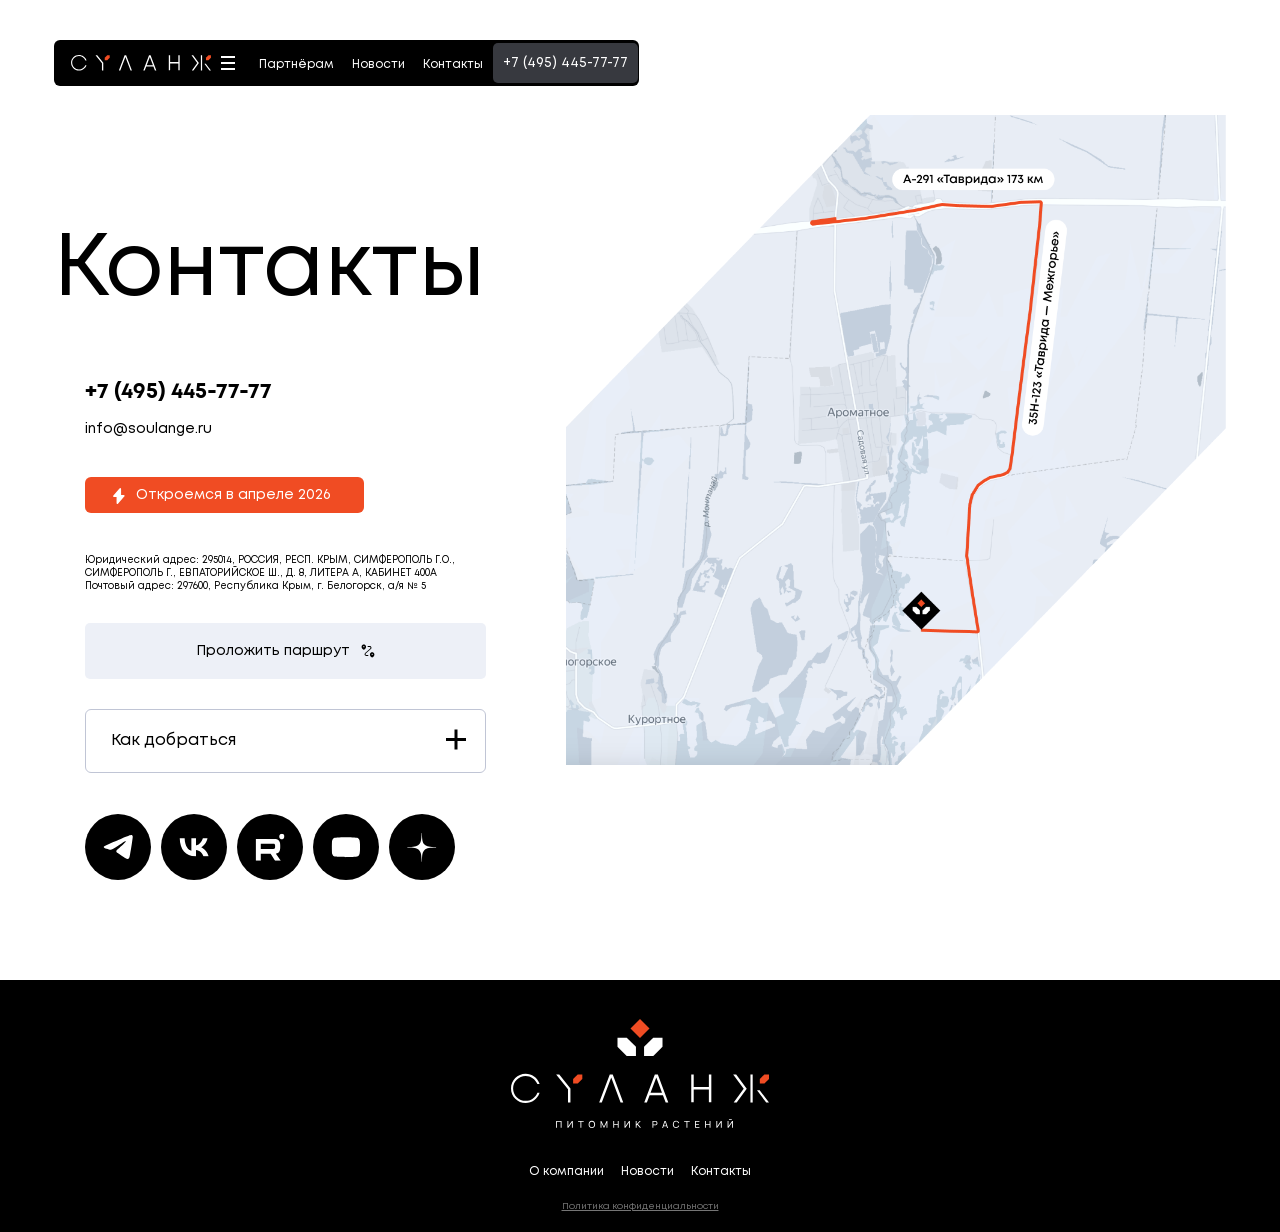
==== commit c734e986: "page-contacts" ====
--- a/pages/contacts.html
+++ b/pages/contacts.html
@@ -11,9 +11,9 @@
 
 <body>
 	<header class="header">
-		<div class="wrapper wrapper--news">
+		<div class="wrapper">
 			<div class="header-block">
-				<a href="#" class="header-logo">
+				<a href="../index.html" class="header-logo">
 					<img src="../img/header/logo.svg" alt="Логотип">
 				</a>
 				<div class="header-nav">
@@ -26,19 +26,19 @@
 						<!-- Навигация -->
 						<ul class="header-nav-list">
 							<li class="header-nav-list__item">
-								<a class="header-nav-list__link" href="##">О компании</a>
-							</li>
-							<li class="header-nav-list__item">
-								<a class="header-nav-list__link" href="##">Новости</a>
-							</li>
-							<li class="header-nav-list__item">
-								<a class="header-nav-list__link" href="##">Контакты</a>
+								<a class="header-nav-list__link" href="##">Партнёрам</a>
+							</li>
+							<li class="header-nav-list__item">
+								<a class="header-nav-list__link" href="news.html">Новости</a>
+							</li>
+							<li class="header-nav-list__item">
+								<a class="header-nav-list__link" href="contacts.html">Контакты</a>
 							</li>
 						</ul>
 						<!-- Адрес -->
 						<div class="header-address">
 							<svg class="header-address__logo" viewBox="0 0 42 42">
-								<use xlink:href="../img/sprite.svg#logo-small"></use>
+								<use xlink:href="img/sprite.svg#logo-small"></use>
 							</svg>
 							<address class="header-address__address">Республика Крым,<br>г. Белогорск, а/я № 5</address>
 						</div>
@@ -47,35 +47,35 @@
 							<li class="header-social">
 								<a href="#" class="header-social__link">
 									<svg class="header-social__icon" viewBox="0 0 29 24">
-										<use xlink:href="../img/sprite.svg#icon-tg"></use>
+										<use xlink:href="img/sprite.svg#icon-tg"></use>
 									</svg>
 								</a>
 							</li>
 							<li class="header-social">
 								<a href="#" class="header-social__link">
 									<svg class="header-social__icon" viewBox="0 0 26 17">
-										<use xlink:href="../img/sprite.svg#icon-vk"></use>
+										<use xlink:href="img/sprite.svg#icon-vk"></use>
 									</svg>
 								</a>
 							</li>
 							<li class="header-social">
 								<a href="#" class="header-social__link">
 									<svg class="header-social__icon" viewBox="0 0 26 24">
-										<use xlink:href="../img/sprite.svg#icon-rutube"></use>
+										<use xlink:href="img/sprite.svg#icon-rutube"></use>
 									</svg>
 								</a>
 							</li>
 							<li class="header-social">
 								<a href="#" class="header-social__link">
 									<svg class="header-social__icon" viewBox="0 0 28 28">
-										<use xlink:href="../img/sprite.svg#icon-youtube"></use>
+										<use xlink:href="img/sprite.svg#icon-youtube"></use>
 									</svg>
 								</a>
 							</li>
 							<li class="header-social">
 								<a href="#" class="header-social__link">
 									<svg class="header-social__icon" viewBox="0 0 31 31">
-										<use xlink:href="../img/sprite.svg#icon-dzen"></use>
+										<use xlink:href="img/sprite.svg#icon-dzen"></use>
 									</svg>
 								</a>
 							</li>
@@ -84,20 +84,20 @@
 						<button class="header-route-btn" type="button">
 							<span class="header-route-btn__text">Проложить паршрут</span>
 							<svg class="header-route-btn__icon" viewBox="0 0 25 25">
-								<use xlink:href="../img/sprite.svg#icon-route"></use>
+								<use xlink:href="img/sprite.svg#icon-route"></use>
 							</svg>
 						</button>
 					</div>
 					<div class="header-sub-nav">
 						<ul class="header-nav-list">
 							<li class="header-nav-list__item">
-								<a class="header-nav-list__link" href="##">О компании</a>
-							</li>
-							<li class="header-nav-list__item">
-								<a class="header-nav-list__link" href="##">Новости</a>
-							</li>
-							<li class="header-nav-list__item">
-								<a class="header-nav-list__link" href="##">Контакты</a>
+								<a class="header-nav-list__link" href="##">Партнёрам</a>
+							</li>
+							<li class="header-nav-list__item">
+								<a class="header-nav-list__link" href="pages/news.html">Новости</a>
+							</li>
+							<li class="header-nav-list__item">
+								<a class="header-nav-list__link" href="pages/contacts.html">Контакты</a>
 							</li>
 						</ul>
 						<button type="button" class="header-sub-nav__close-btn">
@@ -115,88 +115,95 @@
     <main class="page-contacts">
         <section class="contacts">
             <div class="wrapper">
-                <div class="left-column">
-                    <h1 class="page-title page-contacts-title">Контакты</h1>
-                    <div class="page-contacts-content">
-                        <div class="contacts-block">
-                            <a class="contacts-block__link contacts-block__link--phone" href="">+7 (495) 445-77-77</a>
-                            <a class="contacts-block__link contacts-block__link--email" href="">info@soulange.ru</a>
-                        </div>
-                        <div class="contacts-label">
-                            <svg class="contacts-label__icon" viewBox="0 0 15 20">
-                                <use xlink:href="../img/sprite.svg#icon-flash"></use>
-                            </svg>
-                            <p class="contacts-label__text">Откроемся в&nbsp;апреле 2026</p>
-                        </div>
-                        <div class="contacts-detail">
-                            <div class="company-addresses">
-                                <p>Юридический адрес: 295014, РОССИЯ, РЕСП. КРЫМ, СИМФЕРОПОЛЬ Г.О., СИМФЕРОПОЛЬ Г., ЕВПАТОРИЙСКОЕ Ш., Д. 8, ЛИТЕРА А, КАБИНЕТ 400А</p>
-                                <p>Почтовый адрес: 297600, Республика Крым, г. Белогорск, а/я № 5</p>
-                            </div>
-                            <button class="contacts-route-btn" type="button">
-                                <span class="contacts-route-btn__text">Проложить паршрут</span>
-                                <svg class="contacts-route-btn__icon" viewBox="0 0 25 25">
-                                    <use xlink:href="../img/sprite.svg#icon-route"></use>
-                                </svg>
-                            </button>
-                            <div class="how-to-get-there">
-                                <h3 class="how-to-get-there__title">Как добраться</h3>
-                                <div class="how-to-get-there__description">
-                                    <p>
-                                        <span><b>При движении в&nbsp;направлении от&nbsp;Симферополя</b></span><br>
-                                        На&nbsp;173-ем км&nbsp;федеральной трассы А-291 &laquo;Таврида&raquo; сверните на&nbsp;автодорогу 35Н-123 &laquo;Таврида&nbsp;&mdash; Межгорье&raquo; и&nbsp;двигайтесь по&nbsp;прямой 7&nbsp;км
-                                        (между туристическом комплексом &laquo;Бурульча&raquo; и&nbsp;село Пасечное).
-                                        Затем сверните направо, через 700&nbsp;м вы&nbsp;окажетесь на&nbsp;парковочной территории питомника &laquo;Суланж&raquo;.
-                                    </p>
-                                    <p>
-                                        <span><b>При движении в&nbsp;направлении к&nbsp;Симферополю</b></span><br>
-                                        На&nbsp;174-м км&nbsp;федеральной трассы А-291 &laquo;Таврида&raquo; сделайте разворот и&nbsp;следуйте прямо 1&nbsp;км.
-                                        Затем на&nbsp;173-ем км&nbsp;федеральной трассы А-291 &laquo;Таврида&raquo; сверните направо&nbsp;&mdash; на&nbsp;автодорогу
-                                        35Н-123 &laquo;Таврида&nbsp;&mdash; Межгорье&raquo; и&nbsp;двигайтесь по&nbsp;прямой 7&nbsp;км.
-                                        Далее сверните направо, через 700&nbsp;м вы&nbsp;окажетесь на&nbsp;парковочной территории питомника &laquo;Суланж&raquo;.
-                                    </p>
-                                </div>
-                            </div>
-                        </div>
-                                                    <ul class="social-list">
-                                <li class="social-list__social">
-                                    <a href="#" class="social-list__link">
-                                        <svg class="social-list__icon" viewBox="0 0 29 24">
-                                            <use xlink:href="../img/sprite.svg#icon-tg"></use>
-                                        </svg>
-                                    </a>
-                                </li>
-                                <li class="social-list__social">
-                                    <a href="#" class="social-list__link">
-                                        <svg class="social-list__icon" viewBox="0 0 26 17">
-                                            <use xlink:href="../img/sprite.svg#icon-vk"></use>
-                                        </svg>
-                                    </a>
-                                </li>
-                                <li class="social-list__social">
-                                    <a href="#" class="social-list__link">
-                                        <svg class="social-list__icon" viewBox="0 0 26 24">
-                                            <use xlink:href="../img/sprite.svg#icon-rutube"></use>
-                                        </svg>
-                                    </a>
-                                </li>
-                                <li class="social-list__social">
-                                    <a href="#" class="social-list__link">
-                                        <svg class="social-list__icon" viewBox="0 0 28 28">
-                                            <use xlink:href="../img/sprite.svg#icon-youtube"></use>
-                                        </svg>
-                                    </a>
-                                </li>
-                                <li class="social-list__social">
-                                    <a href="#" class="social-list__link">
-                                        <svg class="social-list__icon" viewBox="0 0 31 31">
-                                            <use xlink:href="../img/sprite.svg#icon-dzen"></use>
-                                        </svg>
-                                    </a>
-                                </li>
-                            </ul>
-                    </div>
-                </div>
+				<div class="page-content">
+					<div class="left-column">
+						<h1 class="page-title page-contacts-title">Контакты</h1>
+						<div class="page-contacts-content">
+							<div class="contacts-block">
+								<a class="contacts-block__link contacts-block__link--phone" href="">+7 (495) 445-77-77</a>
+								<a class="contacts-block__link contacts-block__link--email" href="">info@soulange.ru</a>
+							</div>
+							<div class="contacts-label">
+								<svg class="contacts-label__icon" viewBox="0 0 15 20">
+									<use xlink:href="../img/sprite.svg#icon-flash"></use>
+								</svg>
+								<p class="contacts-label__text">Откроемся в&nbsp;апреле 2026</p>
+							</div>
+							<div class="contacts-detail">
+								<div class="company-addresses">
+									<p>Юридический адрес: 295014, РОССИЯ, РЕСП. КРЫМ, СИМФЕРОПОЛЬ Г.О., СИМФЕРОПОЛЬ Г., ЕВПАТОРИЙСКОЕ Ш., Д. 8, ЛИТЕРА А, КАБИНЕТ 400А</p>
+									<p>Почтовый адрес: 297600, Республика Крым, г. Белогорск, а/я № 5</p>
+								</div>
+								<button class="contacts-route-btn" type="button">
+									<span class="contacts-route-btn__text">Проложить паршрут</span>
+									<svg class="contacts-route-btn__icon" viewBox="0 0 25 25">
+										<use xlink:href="../img/sprite.svg#icon-route"></use>
+									</svg>
+								</button>
+								<div class="how-to-get-there">
+									<h3 class="how-to-get-there__title">Как добраться</h3>
+									<div class="how-to-get-there__description">
+										<p>
+											<span><b>При движении в&nbsp;направлении от&nbsp;Симферополя</b></span><br>
+											На&nbsp;173-ем км&nbsp;федеральной трассы А-291 &laquo;Таврида&raquo; сверните на&nbsp;автодорогу 35Н-123 &laquo;Таврида&nbsp;&mdash; Межгорье&raquo; и&nbsp;двигайтесь по&nbsp;прямой 7&nbsp;км
+											(между туристическом комплексом &laquo;Бурульча&raquo; и&nbsp;село Пасечное).
+											Затем сверните направо, через 700&nbsp;м вы&nbsp;окажетесь на&nbsp;парковочной территории питомника &laquo;Суланж&raquo;.
+										</p>
+										<p>
+											<span><b>При движении в&nbsp;направлении к&nbsp;Симферополю</b></span><br>
+											На&nbsp;174-м км&nbsp;федеральной трассы А-291 &laquo;Таврида&raquo; сделайте разворот и&nbsp;следуйте прямо 1&nbsp;км.
+											Затем на&nbsp;173-ем км&nbsp;федеральной трассы А-291 &laquo;Таврида&raquo; сверните направо&nbsp;&mdash; на&nbsp;автодорогу
+											35Н-123 &laquo;Таврида&nbsp;&mdash; Межгорье&raquo; и&nbsp;двигайтесь по&nbsp;прямой 7&nbsp;км.
+											Далее сверните направо, через 700&nbsp;м вы&nbsp;окажетесь на&nbsp;парковочной территории питомника &laquo;Суланж&raquo;.
+										</p>
+									</div>
+								</div>
+							</div>
+								<ul class="social-list">
+									<li class="social-list__social">
+										<a href="#" class="social-list__link">
+											<svg class="social-list__icon" viewBox="0 0 29 24">
+												<use xlink:href="../img/sprite.svg#icon-tg"></use>
+											</svg>
+										</a>
+									</li>
+									<li class="social-list__social">
+										<a href="#" class="social-list__link">
+											<svg class="social-list__icon" viewBox="0 0 26 17">
+												<use xlink:href="../img/sprite.svg#icon-vk"></use>
+											</svg>
+										</a>
+									</li>
+									<li class="social-list__social">
+										<a href="#" class="social-list__link">
+											<svg class="social-list__icon" viewBox="0 0 26 24">
+												<use xlink:href="../img/sprite.svg#icon-rutube"></use>
+											</svg>
+										</a>
+									</li>
+									<li class="social-list__social">
+										<a href="#" class="social-list__link">
+											<svg class="social-list__icon" viewBox="0 0 28 28">
+												<use xlink:href="../img/sprite.svg#icon-youtube"></use>
+											</svg>
+										</a>
+									</li>
+									<li class="social-list__social">
+										<a href="#" class="social-list__link">
+											<svg class="social-list__icon" viewBox="0 0 31 31">
+												<use xlink:href="../img/sprite.svg#icon-dzen"></use>
+											</svg>
+										</a>
+									</li>
+								</ul>
+						</div>
+					</div>
+					<div class="right-column">
+						<figure class="contacts-map">
+							<img src="../img/contacts-map.png" alt="Карта">
+						</figure>
+					</div>
+				</div>
             </div>
         </section>
     </main>
--- a/css/style.css
+++ b/css/style.css
@@ -2195,6 +2195,7 @@
     .header-social__icon {
         width: 25px;
         height: auto;
+        fill: #000000;
     }
 
     .header-content.js-active  .header-social-list {
@@ -2229,6 +2230,7 @@
     .header-route-btn__icon {
         width: 24px;
         height: 24px;
+        fill: #ffffff;
     }
 
     .header-content.js-active  .header-route-btn {
--- a/css/components/contacts.css
+++ b/css/components/contacts.css
@@ -28,6 +28,12 @@
     margin: 65px 0 0 0;
 }
 
+.page-content {
+    display: flex;
+    justify-content: space-between;
+    gap: 100px;
+}
+
 /* Contacts */
 
 .contacts-block {
@@ -40,6 +46,10 @@
     line-height: 1;
     color: #000000;
     text-decoration: none;
+}
+
+.contacts-block__link:hover {
+    color: #D33710;
 }
 
 .contacts-block__link--phone {
@@ -121,6 +131,15 @@
 .contacts-route-btn__icon {
     width: 24px;
     height: 24px;
+    fill: #000000;
+}
+
+.contacts-route-btn:hover .contacts-route-btn__text {
+    color: #D33710;
+}
+
+.contacts-route-btn:hover .contacts-route-btn__icon{
+    fill: #D33710;
 }
 
 /* how-to-get-there */
@@ -184,6 +203,9 @@
     margin: 20px 0 0 0;
 }
 
+.how-to-get-there:hover .how-to-get-there__title {
+    color: #D33710;
+}
 
 /* Social */
 .social-list {
@@ -202,7 +224,7 @@
     width: 66px;
     height: 66px;
     border-radius: 50%;
-    outline: 1px solid #000000;
+    background-color: #000000;
 }
 
 .social-list__link {
@@ -216,11 +238,21 @@
 .social-list__icon {
     width: 30px;
     height: 30px;
+    fill: #ffffff;
+}
+
+
+/* Map */
+
+.contacts-map {
+    height: 100%;
+    display: flex;
+    align-items: center;
 }
 
 @media(max-width: 1600px) {
     .contacts .wrapper {
-        padding: 0 10px;
+        padding: 0 66px;
     }
 
     .page-contacts-title {
@@ -317,10 +349,18 @@
 }
 
 @media(max-width: 1280px) {
+    .contacts .wrapper {
+        padding: 0 54px;
+    }
+
     .page-contacts-title {
         font-size: 88px;
     }
 
+    .page-content {
+        gap: 80px;
+    }
+
     /* Contacts */
 
     .contacts-block {
@@ -333,23 +373,6 @@
 
     .contacts-block__link--email {
         font-size: 14px;
-    }
-
-    /* Label */
-
-    .contacts-label {
-        border-radius: 6px;
-        padding: 10px 29px 11px 26px;
-        gap: 14px;
-    }
-
-    .contacts-label__icon {
-        width: 10px;
-        height: 136px;
-    }
-
-    .contacts-label__text {
-        font-size: 12px;
     }
 
     /* Adresses */
@@ -368,6 +391,26 @@
 }
 
 @media(max-width: 1024px) {
+    .page-content {
+        flex-direction: column;
+        gap: 50px;
+    }
+
+    .page-contacts .left-column {
+        max-width: 100%;
+        padding: 118px 0 0 0;
+    }
+
+    .page-contacts-content {
+        max-width: 100%;
+        padding: 0;
+        gap: 49px;
+    }
+
+    .contacts .wrapper {
+        padding: 0 20px;
+    }
+
     .page-contacts-title {
         font-size: 90px;
     }
@@ -398,7 +441,7 @@
 
     /* Adresses */
     .contacts-detail {
-        gap: 30px;
+        gap: 16px;
     }
 
     .company-addresses p {
@@ -409,20 +452,93 @@
     .company-addresses p span {
         font-size: 16px;
     }
+
+    .contacts-route-btn {
+        gap: 10px;
+        padding: 22px 0;
+    }
+
+    .contacts-route-btn__text {
+        font-size: 18px;
+    }
+
+    .contacts-route-btn__icon {
+        width: 24px;
+        height: 24px;
+    }
+
+    .how-to-get-there {
+        max-width: 100%;
+        padding: 25px 29px;
+    }
+
+    .how-to-get-there__title {
+        font-size: 22px;
+    }
+
+    .how-to-get-there__title::before, 
+    .how-to-get-there__title::after {
+        width: 24px;
+        height: 3px;
+        top: 11px;
+        right: -6px;
+    }
 }
 
 @media(max-width: 767px) {
+    .page-content {
+        gap: 30px;
+    }
+
+    .page-contacts .left-column {
+        padding: 86px 0 0 0;
+    }
+
+    .contacts .wrapper {
+        padding: 0 10px;
+    }
+
     .page-contacts-title {
         font-size: 48px;
     }
 
+    .page-contacts-content {
+        margin: 40px 0 0 0;
+        gap: 33px;
+    }
+
     /* Contacts */
 
     .contacts-block {
-        gap: 20px;
+        gap: 23px;
     }
 
     .contacts-block__link--email {
         font-size: 20px;
     }
+
+    .contacts-label {
+        padding: 10px 40px 11px 40px;
+    }
+
+    .company-addresses {
+        margin: -12px 0 0 0;
+    }
+
+    .contacts-route-btn {
+        margin: 3px 0 0 0;
+    }
+
+    .how-to-get-there {
+        padding: 28px 29px;
+    }
+
+    .how-to-get-there__title {
+        font-size: 20px;
+    }
+
+    .social-list__social {
+        width: 60px;
+        height: 60px;
+    }
 }
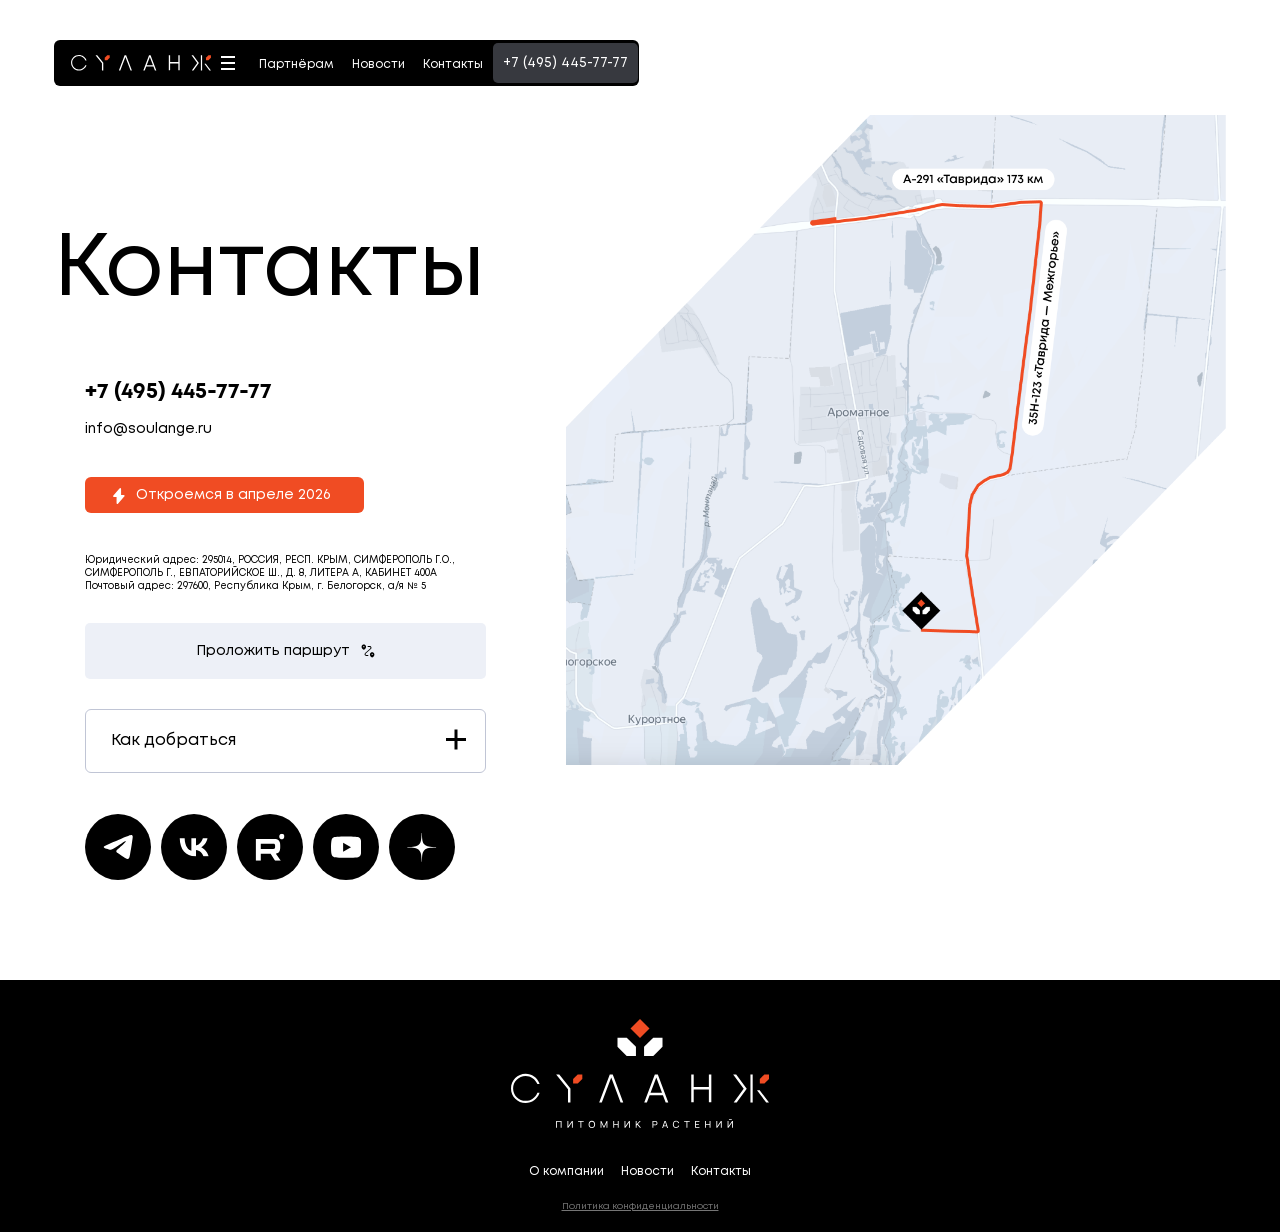
==== commit efbd76c7: "fix bugs" ====
--- a/pages/contacts.html
+++ b/pages/contacts.html
@@ -184,7 +184,7 @@
 									<li class="social-list__social">
 										<a href="#" class="social-list__link">
 											<svg class="social-list__icon" viewBox="0 0 28 28">
-												<use xlink:href="../img/sprite.svg#icon-youtube"></use>
+												<use xlink:href="../img/sprite.svg#icon-youtube-white-black"></use>
 											</svg>
 										</a>
 									</li>
--- a/css/style.css
+++ b/css/style.css
@@ -991,7 +991,7 @@
     border-radius: 20px 0 0 20px;
     overflow: hidden;
     padding: 6px 4px 6px 7px;
-    z-index: 1000000;
+    z-index: 100;
 }
 
 .navigation-item {
@@ -1994,8 +1994,13 @@
     /* Vertical Navigation */
 
     .navigation-links {
+        top: 53%;
         border-radius: 15px 0 0 15px;
         padding: 5px 2px 6px 5px;
+    }
+
+    .navigation-item {
+        padding: 6px 2px;
     }
 }
 
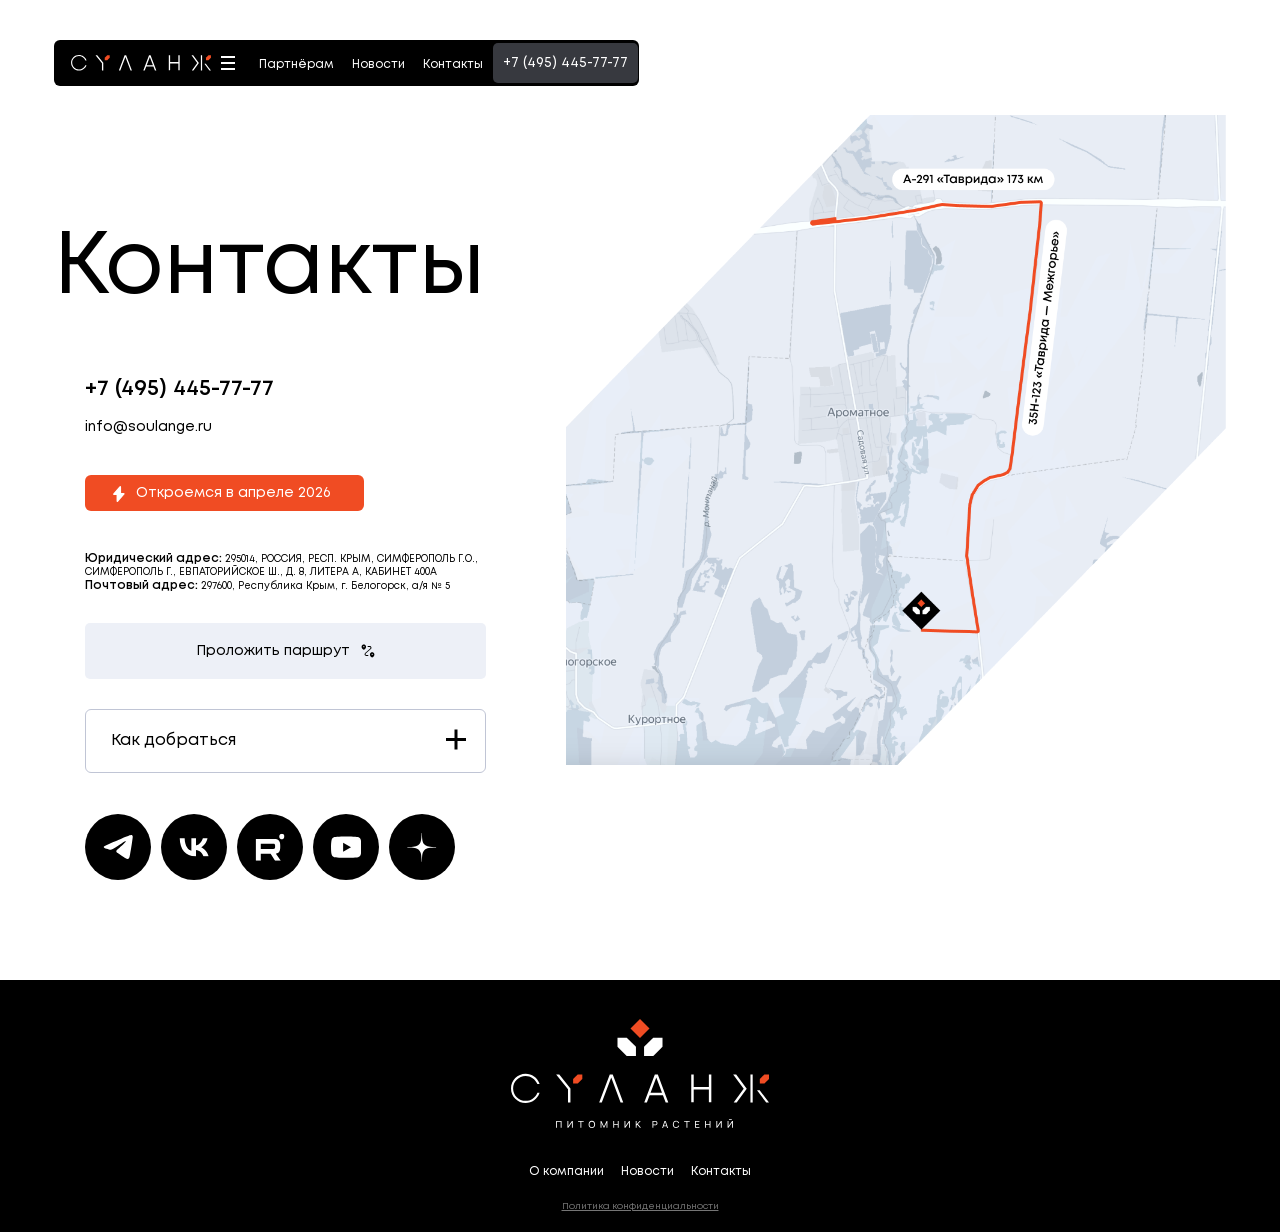
==== commit faad002e: "pade-titles-standart" ====
--- a/pages/contacts.html
+++ b/pages/contacts.html
@@ -81,12 +81,12 @@
 							</li>
 						</ul>
 						<!-- Маршрут -->
-						<button class="header-route-btn" type="button">
+						<a class="header-route-btn"  href="https://yandex.ru/maps/-/CLBhN608" target="_blank">
 							<span class="header-route-btn__text">Проложить паршрут</span>
 							<svg class="header-route-btn__icon" viewBox="0 0 25 25">
 								<use xlink:href="img/sprite.svg#icon-route"></use>
 							</svg>
-						</button>
+						</a>
 					</div>
 					<div class="header-sub-nav">
 						<ul class="header-nav-list">
@@ -131,26 +131,26 @@
 							</div>
 							<div class="contacts-detail">
 								<div class="company-addresses">
-									<p>Юридический адрес: 295014, РОССИЯ, РЕСП. КРЫМ, СИМФЕРОПОЛЬ Г.О., СИМФЕРОПОЛЬ Г., ЕВПАТОРИЙСКОЕ Ш., Д. 8, ЛИТЕРА А, КАБИНЕТ 400А</p>
-									<p>Почтовый адрес: 297600, Республика Крым, г. Белогорск, а/я № 5</p>
+									<p><span class="bold">Юридический адрес:</span> 295014, РОССИЯ, РЕСП. КРЫМ, СИМФЕРОПОЛЬ Г.О., СИМФЕРОПОЛЬ Г., ЕВПАТОРИЙСКОЕ Ш., Д. 8, ЛИТЕРА А, КАБИНЕТ 400А</p>
+									<p><span class="bold">Почтовый адрес:</span> 297600, Республика Крым, г. Белогорск, а/я № 5</p>
 								</div>
-								<button class="contacts-route-btn" type="button">
+								<a class="contacts-route-btn"  href="https://yandex.ru/maps/-/CLBhN608" target="_blank">
 									<span class="contacts-route-btn__text">Проложить паршрут</span>
 									<svg class="contacts-route-btn__icon" viewBox="0 0 25 25">
 										<use xlink:href="../img/sprite.svg#icon-route"></use>
 									</svg>
-								</button>
+								</a>
 								<div class="how-to-get-there">
 									<h3 class="how-to-get-there__title">Как добраться</h3>
 									<div class="how-to-get-there__description">
 										<p>
-											<span><b>При движении в&nbsp;направлении от&nbsp;Симферополя</b></span><br>
+											<span class="bold">При движении в&nbsp;направлении от&nbsp;Симферополя</span><br>
 											На&nbsp;173-ем км&nbsp;федеральной трассы А-291 &laquo;Таврида&raquo; сверните на&nbsp;автодорогу 35Н-123 &laquo;Таврида&nbsp;&mdash; Межгорье&raquo; и&nbsp;двигайтесь по&nbsp;прямой 7&nbsp;км
 											(между туристическом комплексом &laquo;Бурульча&raquo; и&nbsp;село Пасечное).
 											Затем сверните направо, через 700&nbsp;м вы&nbsp;окажетесь на&nbsp;парковочной территории питомника &laquo;Суланж&raquo;.
 										</p>
 										<p>
-											<span><b>При движении в&nbsp;направлении к&nbsp;Симферополю</b></span><br>
+											<span class="bold">При движении в&nbsp;направлении к&nbsp;Симферополю</span><br>
 											На&nbsp;174-м км&nbsp;федеральной трассы А-291 &laquo;Таврида&raquo; сделайте разворот и&nbsp;следуйте прямо 1&nbsp;км.
 											Затем на&nbsp;173-ем км&nbsp;федеральной трассы А-291 &laquo;Таврида&raquo; сверните направо&nbsp;&mdash; на&nbsp;автодорогу
 											35Н-123 &laquo;Таврида&nbsp;&mdash; Межгорье&raquo; и&nbsp;двигайтесь по&nbsp;прямой 7&nbsp;км.
--- a/css/style.css
+++ b/css/style.css
@@ -1,5 +1,5 @@
 @font-face {
-    font-family: Mont-Regular;
+    font-family: Mont;
     font-display: swap;
     src: url("../fonts/Mont-Regular.woff2") format("woff2"),url("../fonts/Mont-Regular.woff") format("woff");
     font-weight: 400;
@@ -7,7 +7,7 @@
 }
 
 @font-face {
-    font-family: Mont-SemiBold;
+    font-family: Mont;
     font-display: swap;
     src: url("../fonts/Mont-SemiBold.woff2") format("woff2"),url("../fonts/Mont-SemiBold.woff") format("woff");
     font-weight: 600;
@@ -15,7 +15,7 @@
 }
 
 @font-face {
-    font-family: Mont-Bold;
+    font-family: Mont;
     font-display: swap;
     src: url("../fonts/Mont-Bold.woff2") format("woff2"),url("../fonts/Mont-Bold.woff") format("woff");
     font-weight: 700;
@@ -41,7 +41,7 @@
     margin: 0;
     font-size: 1.125rem;
     color: #000000;
-    font-family: Mont-Regular;
+    font-family: var(--font-mont);
     font-weight: 400
 }
 
@@ -51,7 +51,12 @@
 
 h1,h2,h3,h4,h5,h6 {
     padding: 0;
-    margin: 0
+    margin: 0;
+    font-weight: 400;
+}
+
+:root {
+    --font-mont: 'Mont', sans-serif;
 }
 
 ul {
@@ -66,6 +71,8 @@
 }
 
 p {
+    font-family: var(--font-mont);
+    font-weight: 400;
     margin: 0
 }
 
@@ -81,6 +88,7 @@
 }
 
 button {
+    font-family: var(--font-mont);
     padding: 0;
     cursor: pointer
 }
@@ -156,9 +164,21 @@
     border-radius: 6px;
 }
 
+.bold {
+    font-weight: 600;
+}
+
 .link:hover,
 .link:focus {
     background-color: #D33710;
+}
+
+.page-title {
+    font-size: 131px;
+    line-height: 1;
+    color: #000000;
+    padding: 0;
+    margin: 0;
 }
 
 /* Main Block */
@@ -170,15 +190,7 @@
 
 .main-info {
     max-width: 526px;
-    padding: 274px 0 0 12px;
-}
-
-.main-info__title {
-    font-size: 125px;
-    line-height: 1;
-    color: #000000;
-    padding: 0;
-    margin: 0;
+    padding: 225px 0 0 0;
 }
 
 .main-info__subtitle {
@@ -363,7 +375,7 @@
 
 .why-choose-us__title {
     font-size: 53px;
-    font-weight: 700;
+    font-weight: 400;
     color: #000000;
     line-height: 1;
     padding: 0;
@@ -379,7 +391,7 @@
 
 .why-choose-us-list-item__title {
     font-size: 21px;
-    font-weight: 600;
+    font-weight: 400;
     color: #000000;
     padding: 24px 0 20px;
     border-bottom: 1px solid #B7B7B7;
@@ -410,7 +422,7 @@
     flex-shrink: 0;
     max-width: 340px;
     font-size: 53px;
-    font-weight: 700;
+    font-weight: 400;
     color: #ffffff;
     line-height: 64px;
     margin: 0;
@@ -498,7 +510,7 @@
 
 .office-info__title {
     font-size: 53px;
-    font-weight: 700;
+    font-weight: 400;
     line-height: 64px;
     color: #000000;
 }
@@ -1078,6 +1090,10 @@
         border-radius: 5px;
     }
 
+    .page-title {
+        font-size: 110px;
+    }
+
     /* Header */
     .header {
         top: 50px;
@@ -1137,12 +1153,7 @@
 
     .main-info {
         max-width: 526px;
-        padding: 171px 0 0 0;
-    }
-
-    .main-info__title {
-        font-size: 110px;
-
+        padding: 200px 0 0 0;
     }
 
     .main-info__subtitle {
@@ -1391,6 +1402,10 @@
         border-radius: 4px;
     }
 
+    .page-title {
+        font-size: 88px;
+    }
+
     /* Header */
     
     .header {
@@ -1465,15 +1480,6 @@
         padding: 0 54px;
     }
 
-    .main-info {
-        max-width: 526px;
-        padding: 138px 0 0 0;
-    }
-
-    .main-info__title {
-        font-size: 90px;
-    }
-
     .main-info__subtitle {
         font-size: 24px;
         margin: 16px 0 25px;
@@ -1713,6 +1719,14 @@
         width: 100%;
         padding: 0 20px;
     }
+
+    /* Global */
+
+    .page-title {
+        font-size: 90px;
+    }
+
+    /* Header */
 
     .header {
         top: 20px;
@@ -2008,6 +2022,10 @@
     /* Global */
     .wrapper {
         padding: 0 10px;
+    }
+
+    .page-title {
+        font-size: 48px;
     }
 
     /* Header */
@@ -2244,11 +2262,11 @@
     }
 
     /* Main Block */
-        .home-screen-content {
+    .home-screen-content {
         display: flex;
         flex-direction: column;
         gap: 30px;
-        padding: 86px 0 0 0;
+        padding: 85px 0 0 0;
     }
 
     .home-screen .wrapper {
@@ -2258,10 +2276,6 @@
     .main-info {
         max-width: 100%;
         padding: 0;
-    }
-
-    .main-info__title {
-        font-size: 48px;
     }
 
     .main-info__subtitle {
--- a/css/components/contacts.css
+++ b/css/components/contacts.css
@@ -8,15 +8,7 @@
 
 .page-contacts .left-column {
     max-width: 650px;
-    padding: 227px 0 0 0;
-}
-
-.page-contacts-title {
-    font-size: 131px;
-    line-height: 1;
-    color: #000000;
-    padding: 0;
-    margin: 0;
+    padding: 225px 0 0 0;
 }
 
 .page-contacts-content {
@@ -53,7 +45,6 @@
 }
 
 .contacts-block__link--phone {
-    font-family: Mont-Bold;
     font-size: 32px;
     font-weight: 600;
 }
@@ -93,24 +84,16 @@
 }
 
 .company-addresses p {
-    font-family: Mont-Regular;
     font-size: 16px;
     font-weight: 400;
-    line-height: 20px;
+    line-height: 21px;
     color: #000000;
     margin: 0;
 }
 
-.company-addresses p span.bold {
-    font-family: Mont-Bold;
-    font-size: 16px;
-    font-weight: 600;
-}
-
 /* Route */
 
 .contacts-route-btn {
-    font-family: Mont-Regular;
     display: flex;
     justify-content: center;
     align-items: center;
@@ -255,10 +238,6 @@
         padding: 0 66px;
     }
 
-    .page-contacts-title {
-        font-size: 110px;
-    }
-
     .page-contacts-content {
         max-width: 520px;
         gap: 41px;
@@ -353,10 +332,6 @@
         padding: 0 54px;
     }
 
-    .page-contacts-title {
-        font-size: 88px;
-    }
-
     .page-content {
         gap: 80px;
     }
@@ -398,7 +373,7 @@
 
     .page-contacts .left-column {
         max-width: 100%;
-        padding: 118px 0 0 0;
+        padding: 120px 0 0 0;
     }
 
     .page-contacts-content {
@@ -409,10 +384,6 @@
 
     .contacts .wrapper {
         padding: 0 20px;
-    }
-
-    .page-contacts-title {
-        font-size: 90px;
     }
 
     /* Contacts */
@@ -491,15 +462,11 @@
     }
 
     .page-contacts .left-column {
-        padding: 86px 0 0 0;
+        padding: 85px 0 0 0;
     }
 
     .contacts .wrapper {
         padding: 0 10px;
-    }
-
-    .page-contacts-title {
-        font-size: 48px;
     }
 
     .page-contacts-content {
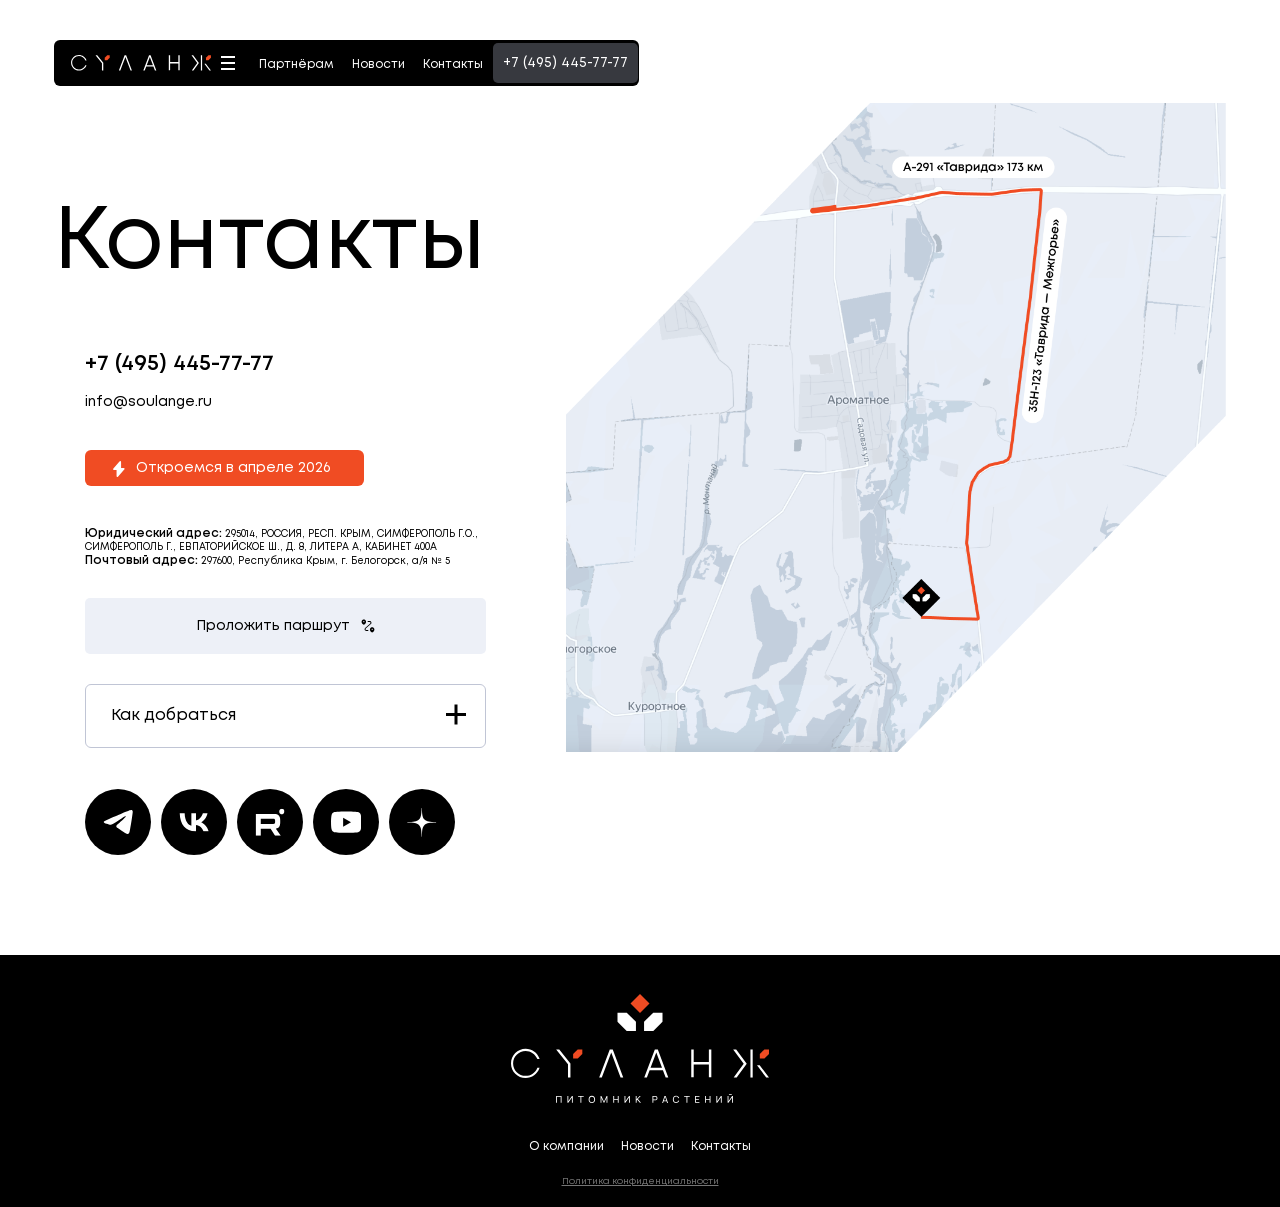
==== commit 7193ec5a: "подключение favicon + добавление стилей в статьи" ====
--- a/pages/contacts.html
+++ b/pages/contacts.html
@@ -4,6 +4,19 @@
 <head>
 	<meta charset="UTF-8">
 	<meta name="viewport" content="width=device-width, initial-scale=1.0">
+	<link rel="icon" href="/favicon.ico" sizes="any">
+
+	<!-- PNG размеры -->
+	<link rel="icon" type="image/png" sizes="16x16" href="/favicon-16.png">
+	<link rel="icon" type="image/png" sizes="32x32" href="/favicon-32.png">
+	<link rel="icon" type="image/png" sizes="48x48" href="/favicon-48.png">
+	<link rel="icon" type="image/png" sizes="192x192" href="/favicon-192.png">
+
+	<!-- Apple Touch Icon -->
+	<link rel="apple-touch-icon" href="/apple-touch-icon.png">
+
+	<!-- Manifest -->
+	<link rel="manifest" href="/site.webmanifest">
 	<title>Суланж</title>
 	<link rel="stylesheet" href="../css/style.css">
     <link rel="stylesheet" href="../css/components/contacts.css">
--- a/css/components/contacts.css
+++ b/css/components/contacts.css
@@ -234,6 +234,10 @@
 }
 
 @media(max-width: 1600px) {
+    .page-contacts .left-column {
+        padding: 200px 0 0 0;
+    }
+
     .contacts .wrapper {
         padding: 0 66px;
     }
